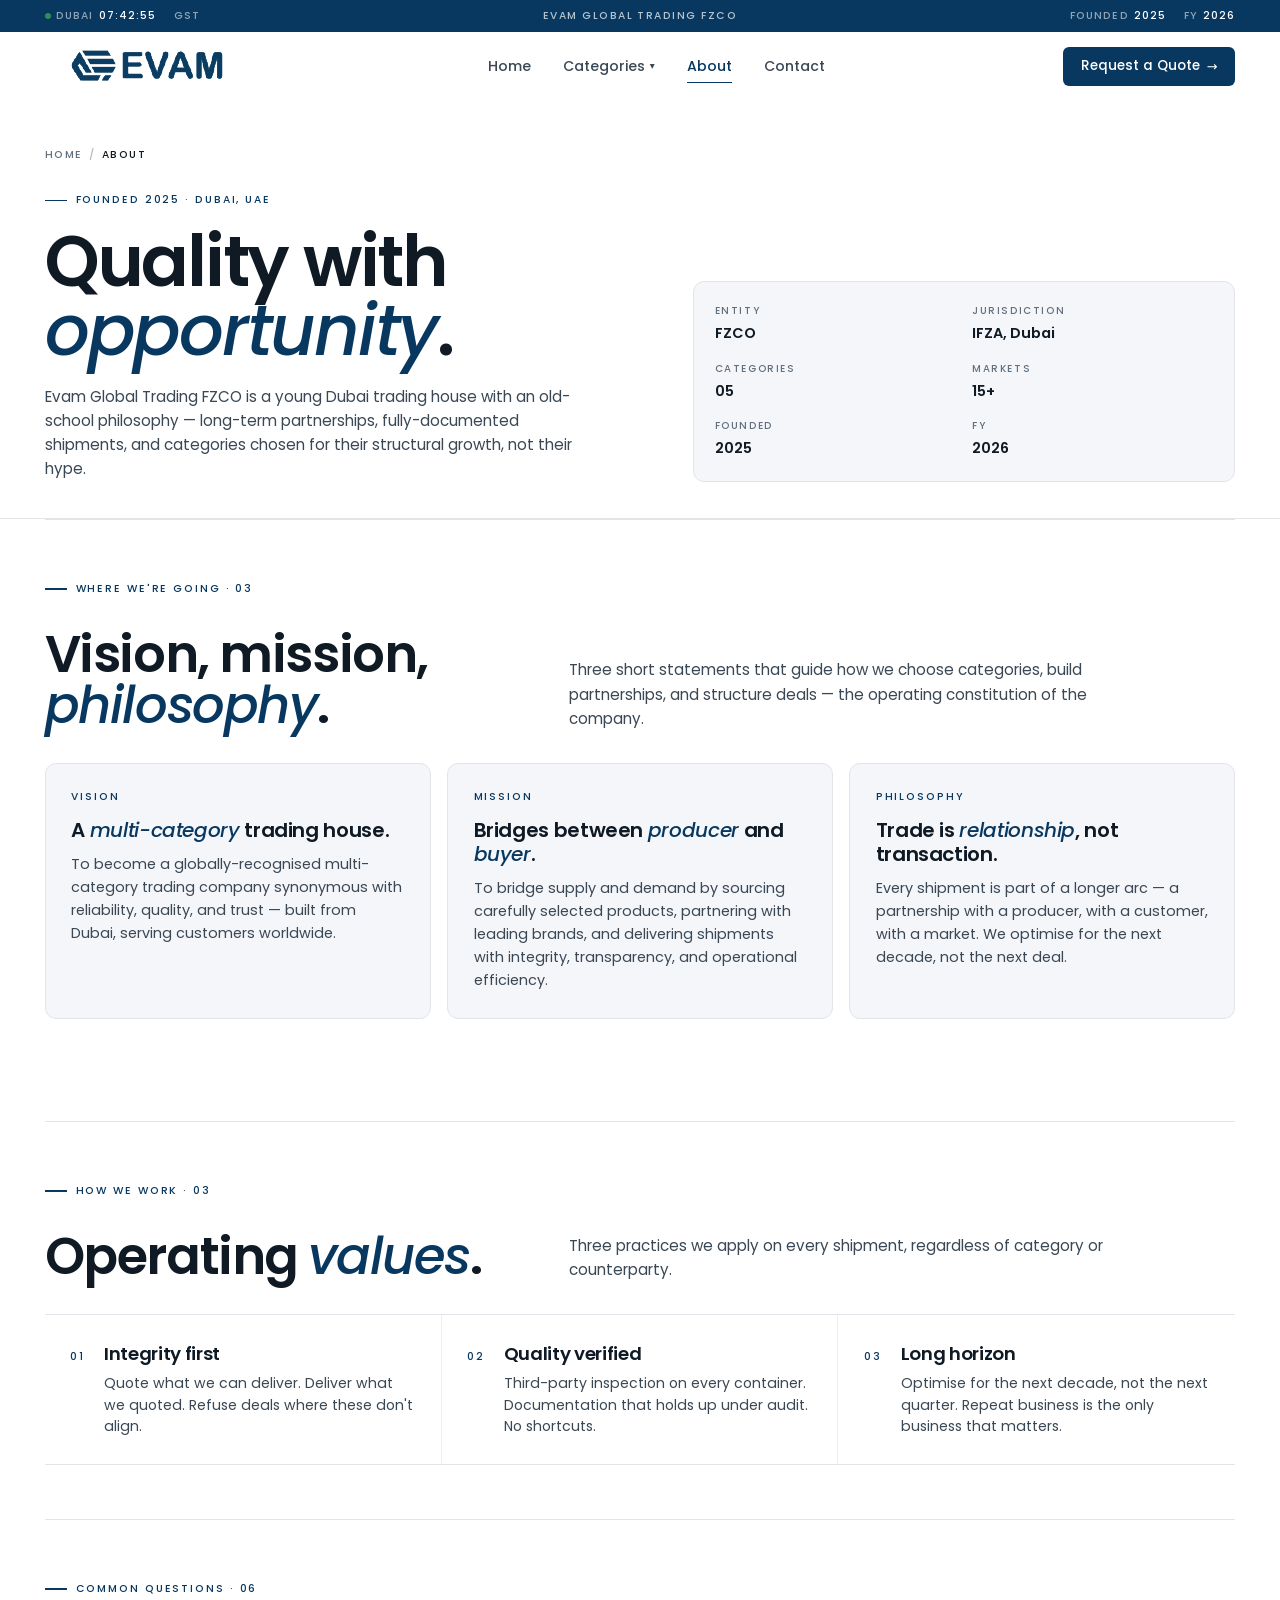
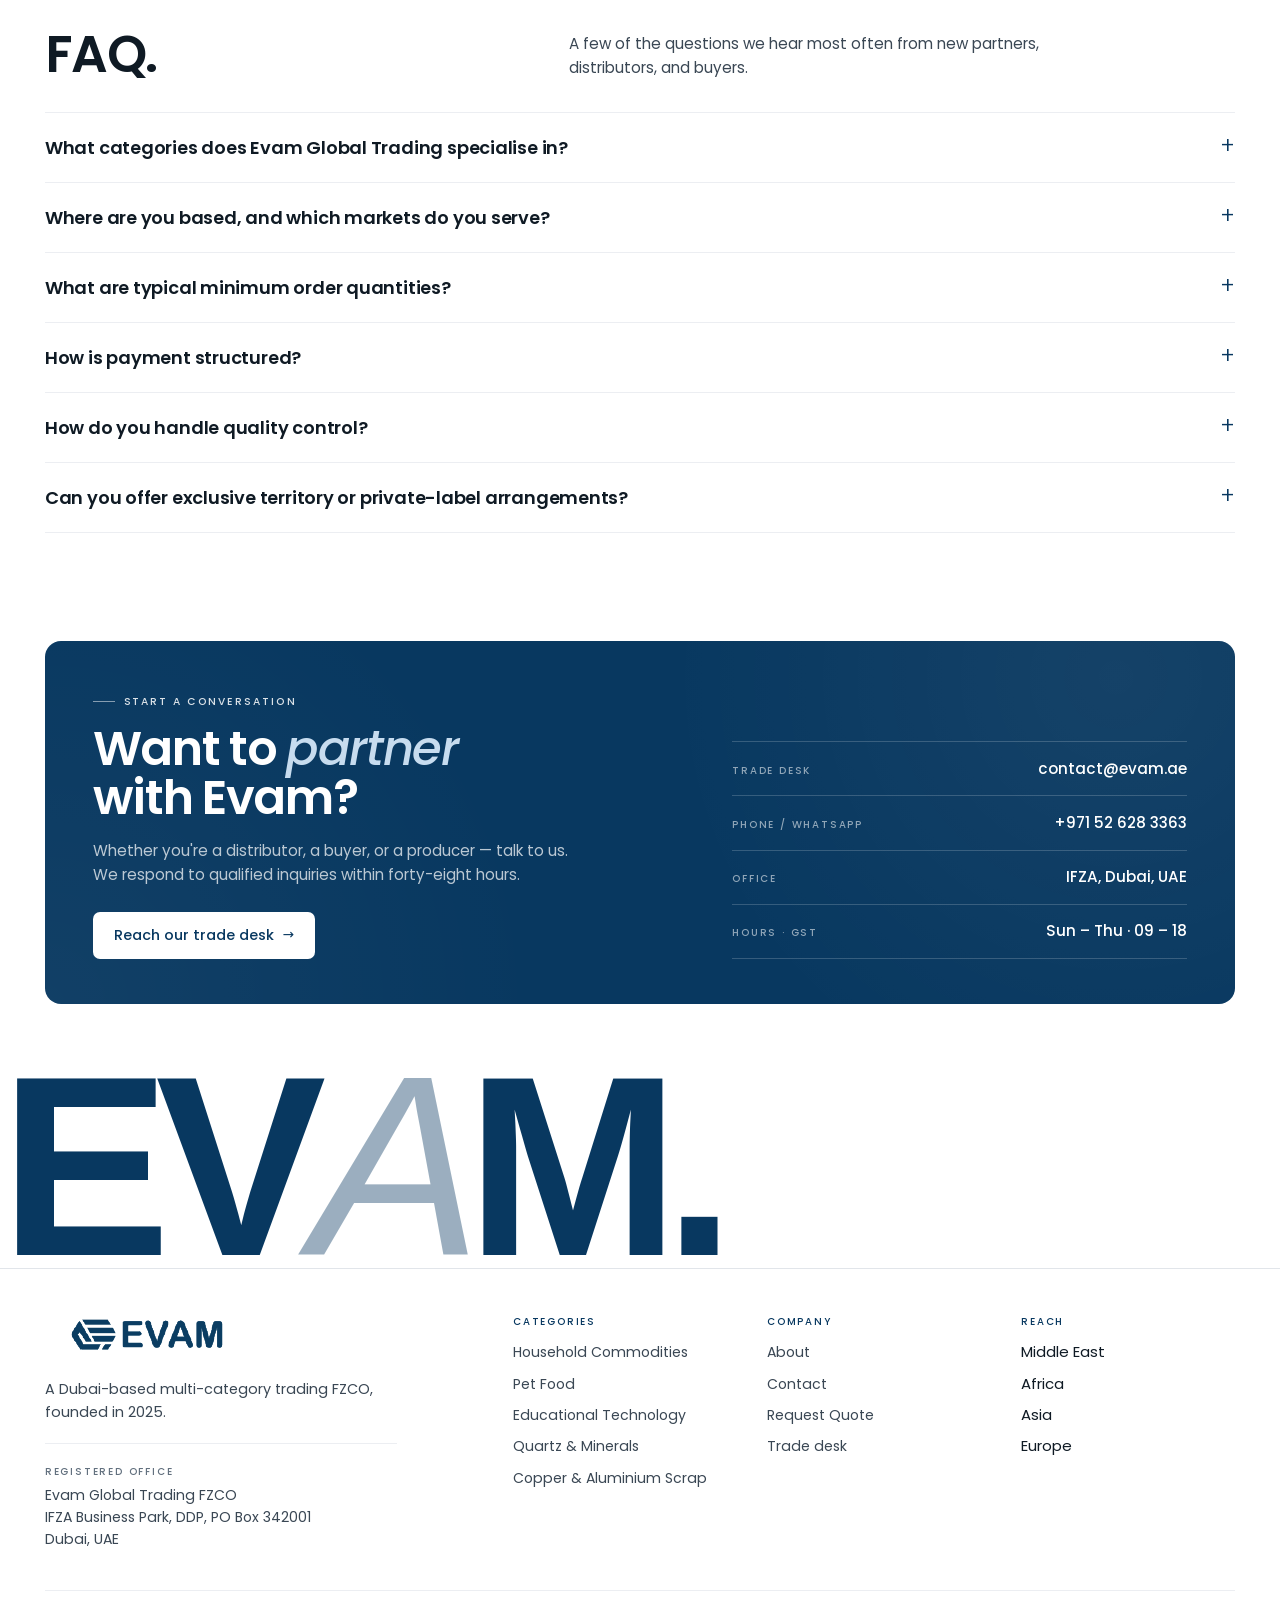
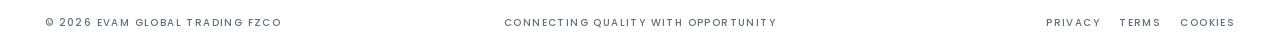
==== about.html @ ff468223 "Initial Step" ====
<!DOCTYPE html>
<html lang="en">
<head>
<meta charset="UTF-8" />
<meta name="viewport" content="width=device-width, initial-scale=1.0" />
<title>About — Evam Global Trading FZCO</title>
<meta name="description" content="About Evam Global Trading FZCO — a Dubai-based multi-category trading company connecting quality producers with global opportunity. Founded in 2025 as a free-zone company in IFZA." />
<link rel="preconnect" href="https://fonts.googleapis.com" />
<link rel="preconnect" href="https://fonts.gstatic.com" crossorigin />
<link href="https://fonts.googleapis.com/css2?family=Poppins:ital,wght@0,300;0,400;0,500;0,600;0,700;1,400;1,500&display=swap" rel="stylesheet" />
<link rel="stylesheet" href="styles.css" />
</head>
<body>

<div class="ticker" aria-hidden="true">
  <div class="ticker__left">
    <div class="ticker__item"><span class="live-dot"></span><span class="k">Dubai</span><span class="v" id="dubaiTime">—</span></div>
    <div class="ticker__item"><span class="k">GST</span></div>
  </div> <div class="ticker__center">Evam Global Trading FZCO</div>
  <div class="ticker__right">
    <div class="ticker__item"><span class="k">Founded</span><span class="v">2025</span></div>
    <div class="ticker__item"><span class="k">FY</span><span class="v">2026</span></div>
  </div>
</div>

<nav class="nav" id="nav">
  <div class="nav__inner">
    <a href="index.html" class="logo"><img src="images/evam_logo.png" alt="Evam Global Trading" class="h-8 sm:h-10 object-contain" /></a>
    <ul class="nav__links">
      <li><a href="index.html">Home</a></li>
      <li class="has-dropdown">
        <a href="index.html#brands">Categories <span class="caret">▾</span></a>
        <div class="dropdown">
          <div class="dropdown__foot">05 categories</div>
          <a href="himalayan-natives.html">Household Commodities <small>Himalayan Natives</small></a>
          <a href="dogsee.html">Pet Food <small>Dogsee Chew</small></a>
          <a href="vidyardi.html">Educational Technology <small>Vidyardi</small></a>
          <a href="benita-quartz.html">Quartz &amp; Minerals <small>Benita Quartz</small></a>
          <div class="dropdown__divider"></div>
          <a href="evam-metals.html">Copper &amp; Aluminium Scrap <small>New · all varieties</small></a>
        </div>
      </li>
      <li><a href="about.html" class="is-active">About</a></li>
      <li><a href="contact.html">Contact</a></li>
    </ul>
    <a href="contact.html#quote" class="nav__cta">Request a Quote <span class="arrow">→</span></a>
    <button class="nav__menu-btn" aria-label="Menu"><span></span></button>
  </div>
</nav>

<div class="mobile-menu" id="mobileMenu">
  <button class="mobile-menu__close" aria-label="Close">×</button>
  <h5>Navigation</h5>
  <a href="index.html">Home</a><a href="about.html">About</a><a href="contact.html">Contact</a>
  <h5>Categories</h5>
  <a href="himalayan-natives.html">Household Commodities</a>
  <a href="dogsee.html">Pet Food</a>
  <a href="vidyardi.html">Educational Technology</a>
  <a href="benita-quartz.html">Quartz &amp; Minerals</a>
  <a href="evam-metals.html">Copper &amp; Aluminium Scrap</a>
  <a href="contact.html#quote" class="nav__cta">Request a Quote <span class="arrow">→</span></a>
</div>

<main>
  <section class="page-hero">
    <div class="container">
      <nav class="breadcrumb">
        <a href="index.html">Home</a><span class="sep">/</span>
        <span class="current">About</span>
      </nav>
      <div class="page-hero__grid">
        <div>
          <div class="eyebrow" style="margin-bottom:1.2rem;">Founded 2025 · Dubai, UAE</div>
          <h1 class="page-hero__title">Quality with <em>opportunity</em>.</h1>
          <p class="page-hero__lede">
            Evam Global Trading FZCO is a young Dubai trading house with an old-school
            philosophy &mdash; long-term partnerships, fully-documented shipments, and
            categories chosen for their structural growth, not their hype.
          </p>
        </div>
        <div class="page-hero__meta">
          <div class="page-hero__meta-item"><span class="k">Entity</span><span class="v">FZCO</span></div>
          <div class="page-hero__meta-item"><span class="k">Jurisdiction</span><span class="v">IFZA, Dubai</span></div>
          <div class="page-hero__meta-item"><span class="k">Categories</span><span class="v">05</span></div>
          <div class="page-hero__meta-item"><span class="k">Markets</span><span class="v">15+</span></div>
          <div class="page-hero__meta-item"><span class="k">Founded</span><span class="v">2025</span></div>
          <div class="page-hero__meta-item"><span class="k">FY</span><span class="v">2026</span></div>
        </div>
      </div>
    </div>
  </section>

  <div class="container">

    <section class="block reveal">
      <div class="block__head">
        <div>
          <div class="eyebrow">Where we're going · 03</div>
          <h2 class="display-h2">Vision, mission, <em class="brand-em">philosophy</em>.</h2>
        </div>
        <p class="block__head-text">
          Three short statements that guide how we choose categories, build partnerships,
          and structure deals &mdash; the operating constitution of the company.
        </p>
      </div>

      <div class="about__pillars reveal-stagger">
        <div class="pillar">
          <div class="pillar__label">Vision</div>
          <h3 class="pillar__title">A <em>multi-category</em> trading house.</h3>
          <p class="pillar__body">To become a globally-recognised multi-category trading company synonymous with reliability, quality, and trust &mdash; built from Dubai, serving customers worldwide.</p>
        </div>
        <div class="pillar">
          <div class="pillar__label">Mission</div>
          <h3 class="pillar__title">Bridges between <em>producer</em> and <em>buyer</em>.</h3>
          <p class="pillar__body">To bridge supply and demand by sourcing carefully selected products, partnering with leading brands, and delivering shipments with integrity, transparency, and operational efficiency.</p>
        </div>
        <div class="pillar">
          <div class="pillar__label">Philosophy</div>
          <h3 class="pillar__title">Trade is <em>relationship</em>, not transaction.</h3>
          <p class="pillar__body">Every shipment is part of a longer arc &mdash; a partnership with a producer, with a customer, with a market. We optimise for the next decade, not the next deal.</p>
        </div>
      </div>
    </section>

    <section class="block reveal">
      <div class="block__head">
        <div>
          <div class="eyebrow">How we work · 03</div>
          <h2 class="display-h2">Operating <em class="brand-em">values</em>.</h2>
        </div>
        <p class="block__head-text">
          Three practices we apply on every shipment, regardless of category or counterparty.
        </p>
      </div>

      <div class="values reveal-stagger">
        <div class="value">
          <span class="value__num">01</span>
          <div>
            <h4 class="value__title">Integrity first</h4>
            <p class="value__desc">Quote what we can deliver. Deliver what we quoted. Refuse deals where these don't align.</p>
          </div>
        </div>
        <div class="value">
          <span class="value__num">02</span>
          <div>
            <h4 class="value__title">Quality verified</h4>
            <p class="value__desc">Third-party inspection on every container. Documentation that holds up under audit. No shortcuts.</p>
          </div>
        </div>
        <div class="value">
          <span class="value__num">03</span>
          <div>
            <h4 class="value__title">Long horizon</h4>
            <p class="value__desc">Optimise for the next decade, not the next quarter. Repeat business is the only business that matters.</p>
          </div>
        </div>
      </div>
    </section>

    <section class="block reveal">
      <div class="block__head">
        <div>
          <div class="eyebrow">Common questions · 06</div>
          <h2 class="display-h2">FAQ.</h2>
        </div>
        <p class="block__head-text">
          A few of the questions we hear most often from new partners, distributors, and buyers.
        </p>
      </div>

      <ul class="faq__list">
        <li class="faq__item">
          <button class="faq__btn">
            <span class="faq__q">What categories does Evam Global Trading specialise in?</span>
            <span class="faq__icon">+</span>
          </button>
          <div class="faq__a"><div class="faq__a-inner">
            We trade five categories: household commodities (honey, ghee, jaggery, salt) under Himalayan Natives;
            pet food and treats under Dogsee Chew; educational technology under Vidyardi;
            quartz and minerals under Benita Quartz; and copper and aluminium scrap across all major ISRI grades.
          </div></div>
        </li>
        <li class="faq__item">
          <button class="faq__btn">
            <span class="faq__q">Where are you based, and which markets do you serve?</span>
            <span class="faq__icon">+</span>
          </button>
          <div class="faq__a"><div class="faq__a-inner">
            We're a free-zone company registered in IFZA Dubai. We serve buyers across the Middle East, Africa, Asia, and Europe &mdash;
            currently active in over fifteen markets including KSA, Qatar, Egypt, Kenya, India, Singapore, Germany, and the UK.
          </div></div>
        </li>
        <li class="faq__item">
          <button class="faq__btn">
            <span class="faq__q">What are typical minimum order quantities?</span>
            <span class="faq__icon">+</span>
          </button>
          <div class="faq__a"><div class="faq__a-inner">
            MOQs vary by category. Consumer goods start at 25&ndash;100 cases per SKU.
            EdTech hardware starts at 10&ndash;100 units depending on product.
            Quartz, copper, and aluminium scrap are sold by container load, typically 15&ndash;20 MT minimum.
          </div></div>
        </li>
        <li class="faq__item">
          <button class="faq__btn">
            <span class="faq__q">How is payment structured?</span>
            <span class="faq__icon">+</span>
          </button>
          <div class="faq__a"><div class="faq__a-inner">
            We accept letters of credit (LC at sight or deferred), wire transfer (TT), and document-against-payment terms for established partners.
            Pricing is FOB Dubai by default; CIF available on request.
          </div></div>
        </li>
        <li class="faq__item">
          <button class="faq__btn">
            <span class="faq__q">How do you handle quality control?</span>
            <span class="faq__icon">+</span>
          </button>
          <div class="faq__a"><div class="faq__a-inner">
            Every shipment is third-party inspected by SGS or Bureau Veritas for weight, grade, and contamination as applicable.
            Documentation includes B/L, packing list, certificate of origin, inspection report, and market-specific compliance certificates.
          </div></div>
        </li>
        <li class="faq__item">
          <button class="faq__btn">
            <span class="faq__q">Can you offer exclusive territory or private-label arrangements?</span>
            <span class="faq__icon">+</span>
          </button>
          <div class="faq__a"><div class="faq__a-inner">
            Yes. For partners willing to commit to multi-container annual volume, we offer exclusive territory rights, private-label packaging,
            and joint marketing programmes. Talk to our trade desk for term-sheets and reference programmes.
          </div></div>
        </li>
      </ul>
    </section>

    <section class="cta-block reveal">
      <div>
        <div class="eyebrow on-dark">Start a conversation</div>
        <h2 class="cta-block__title">Want to <em>partner</em><br/>with Evam?</h2>
        <p class="cta-block__sub">Whether you're a distributor, a buyer, or a producer &mdash; talk to us. We respond to qualified inquiries within forty-eight hours.</p>
        <a href="contact.html#quote" class="btn btn--white">Reach our trade desk <span class="arrow">→</span></a>
      </div>
      <div class="cta-block__contacts">
        <a href="mailto:contact@evam.ae" class="cta-block__contact"><span class="k">Trade desk</span><span class="v">contact@evam.ae</span></a>
        <a href="tel:+971526283363" class="cta-block__contact"><span class="k">Phone / WhatsApp</span><span class="v">+971 52 628 3363</span></a>
        <a href="contact.html" class="cta-block__contact"><span class="k">Office</span><span class="v">IFZA, Dubai, UAE</span></a>
        <a href="#" class="cta-block__contact"><span class="k">Hours · GST</span><span class="v">Sun – Thu &middot; 09 – 18</span></a>
      </div>
    </section>

  </div>

  <div class="foot__bigmark" aria-hidden="true" style="font-family:'Arial Rounded MT Bold','Arial Rounded MT',sans-serif;">EV<span>A</span>M.</div>

  <footer class="foot">
    <div class="container">
      <div class="foot__top">
        <div class="foot__brand">
          <a href="index.html" class="logo"><img src="images/evam_logo.png" alt="Evam Global Trading" class="h-8 sm:h-10 object-contain" /></a>
          <p>A Dubai-based multi-category trading FZCO, founded in 2025.</p>
          <div class="foot__addr">
            <div class="foot__addr-label">Registered office</div>
            <div class="foot__addr-text">Evam Global Trading FZCO<br/>IFZA Business Park, DDP, PO Box 342001<br/>Dubai, UAE</div>
          </div>
        </div>
        <div class="foot__col"><h5>Categories</h5><ul>
          <li><a href="himalayan-natives.html">Household Commodities</a></li>
          <li><a href="dogsee.html">Pet Food</a></li>
          <li><a href="vidyardi.html">Educational Technology</a></li>
          <li><a href="benita-quartz.html">Quartz &amp; Minerals</a></li>
          <li><a href="evam-metals.html">Copper &amp; Aluminium Scrap</a></li>
        </ul></div>
        <div class="foot__col"><h5>Company</h5><ul>
          <li><a href="about.html">About</a></li>
          <li><a href="contact.html">Contact</a></li>
          <li><a href="contact.html#quote">Request Quote</a></li>
          <li><a href="mailto:contact@evam.ae">Trade desk</a></li>
        </ul></div>
        <div class="foot__col"><h5>Reach</h5><ul><li>Middle East</li><li>Africa</li><li>Asia</li><li>Europe</li></ul></div>
      </div>
      <div class="foot__bottom">
        <div>© 2026 Evam Global Trading FZCO</div>
        <div>Connecting quality with opportunity</div>
        <div class="foot__legal"><a href="privacy.html">Privacy</a><a href="terms.html">Terms</a><a href="cookies.html">Cookies</a></div>
      </div>
    </div>
  </footer>
</main>

<script src="scripts.js"></script>
</body>
</html>
---- styles.css ----
/* =====================================================================
   Evam Global Trading FZCO — shared stylesheet · v2
   Denser, more visual. Brand: navy #083860. Font: Poppins.
   ===================================================================== */

:root {
  --bg:           #FFFFFF;
  --surface:      #F4F6FA;
  --surface-2:    #ECF0F5;
  --ink:          #0F1A24;
  --ink-2:        #1A2530;
  --ink-soft:     #3A4754;
  --mute:         #62707E;
  --hair:         #E1E5EA;
  --hair-soft:    #ECEEF2;

  --brand:        #083860;
  --brand-2:      #0F4D80;
  --brand-3:      #C7DCEF;
  --brand-soft:   #E8EFF6;

  /* Metal accents (used on metals page) */
  --copper-1:     #D4884E;
  --copper-2:     #8B4520;
  --copper-3:     #5A2A0F;
  --alu-1:        #B8C2CC;
  --alu-2:        #6B7785;
  --alu-3:        #3A4754;

  --green-live:   #2F8F5C;
  --warn:         #C46D2B;

  --sans: 'Poppins', system-ui, -apple-system, sans-serif;

  --gutter-x: clamp(1rem, 3.5vw, 3rem);
  --rule:      1px solid var(--hair);
  --rule-soft: 1px solid var(--hair-soft);

  --ease:      cubic-bezier(0.16, 1, 0.3, 1);
}

* { margin: 0; padding: 0; box-sizing: border-box; }
html { scroll-behavior: smooth; }
body {
  background: var(--bg);
  color: var(--ink);
  font-family: var(--sans);
  font-size: 15px;
  font-weight: 400;
  line-height: 1.5;
  -webkit-font-smoothing: antialiased;
  -moz-osx-font-smoothing: grayscale;
  overflow-x: hidden;
  font-feature-settings: "kern", "liga";
}
::selection { background: var(--brand); color: #fff; }
a { color: inherit; text-decoration: none; }
img { max-width: 100%; display: block; }
button { font: inherit; background: none; border: none; color: inherit; cursor: pointer; }

/* ─── TICKER ─────────────────────────────────────────────────── */
.ticker {
  background: var(--brand);
  color: #fff;
  font-weight: 500;
  font-size: 10.5px;
  letter-spacing: 0.1em;
  text-transform: uppercase;
  padding: 0.5rem var(--gutter-x);
  display: grid;
  grid-template-columns: 1fr auto 1fr;
  align-items: center;
  gap: 1.5rem;
  position: relative; z-index: 60;
}
.ticker__left, .ticker__right { display: flex; align-items: center; gap: 1.1rem; flex-wrap: nowrap; overflow: hidden; }
.ticker__right { justify-content: flex-end; }
.ticker__center { text-align: center; color: rgba(255,255,255,0.7); letter-spacing: 0.14em; }
.ticker__item { display: inline-flex; align-items: center; gap: 0.5em; white-space: nowrap; }
.ticker__item .k { color: rgba(255,255,255,0.55); }
.ticker__item .v { color: #fff; font-variant-numeric: tabular-nums; }
.live-dot {
  width: 6px; height: 6px;
  background: var(--green-live);
  border-radius: 50%;
  box-shadow: 0 0 0 0 rgba(47, 143, 92, 0.7);
  animation: live-pulse 2s ease-out infinite;
}
@keyframes live-pulse {
  0%   { box-shadow: 0 0 0 0 rgba(47, 143, 92, 0.6); }
  70%  { box-shadow: 0 0 0 7px rgba(47, 143, 92, 0); }
  100% { box-shadow: 0 0 0 0 rgba(47, 143, 92, 0); }
}
@media (max-width: 760px) {
  .ticker { grid-template-columns: 1fr 1fr; }
  .ticker__center { display: none; }
}

/* ─── NAVIGATION ─────────────────────────────────────────────── */
.nav {
  position: sticky;
  top: 0;
  z-index: 50;
  background: rgba(255, 255, 255, 0.92);
  backdrop-filter: blur(14px) saturate(140%);
  -webkit-backdrop-filter: blur(14px) saturate(140%);
  border-bottom: 1px solid transparent;
  transition: border-color 0.4s ease;
}
.nav.is-scrolled { border-bottom-color: var(--hair); }
.nav__inner {
  max-width: 1480px;
  margin: 0 auto;
  padding: 0.85rem var(--gutter-x);
  display: grid;
  grid-template-columns: auto 1fr auto;
  align-items: center;
  gap: 1.5rem;
}
.logo { display: inline-flex; align-items: center; gap: 0.55rem; color: var(--brand); }
.logo__mark {
  width: 28px; height: 28px;
  background: var(--brand);
  color: #fff;
  display: grid; place-items: center;
  font-weight: 700; font-size: 12px;
  border-radius: 5px;
}
.logo__name {
  font-weight: 700; font-size: 0.92rem;
  text-transform: uppercase; letter-spacing: 0.02em;
}
.logo__name span { color: var(--mute); font-weight: 400; margin: 0 0.2em; }

.nav__links {
  display: flex; justify-content: center;
  gap: 2rem; list-style: none;
}
.nav__links > li { position: relative; }
.nav__links > li > a {
  font-size: 0.88rem; font-weight: 500;
  color: var(--ink-soft);
  display: inline-flex; align-items: center; gap: 0.3rem;
  padding: 0.4rem 0; position: relative;
  transition: color 0.3s ease;
}
.nav__links > li > a::after {
  content: ""; position: absolute;
  left: 0; right: 100%; bottom: 0;
  height: 1.5px; background: var(--brand);
  transition: right 0.5s var(--ease);
}
.nav__links > li > a:hover, .nav__links > li > a.is-active { color: var(--brand); }
.nav__links > li > a:hover::after, .nav__links > li > a.is-active::after { right: 0; }
.nav__links .caret { font-size: 0.7em; transition: transform 0.3s ease; }
.nav__links li:hover .caret { transform: rotate(180deg); }

.dropdown {
  position: absolute; top: 100%; left: 50%;
  transform: translateX(-50%) translateY(6px);
  min-width: 280px;
  background: #fff;
  border: 1px solid var(--hair);
  border-radius: 10px;
  padding: 0.4rem;
  opacity: 0; pointer-events: none;
  transition: opacity 0.3s ease, transform 0.4s var(--ease);
  box-shadow: 0 20px 40px -12px rgba(8, 56, 96, 0.18);
}
.has-dropdown:hover .dropdown, .has-dropdown:focus-within .dropdown {
  opacity: 1; pointer-events: auto;
  transform: translateX(-50%) translateY(0);
}
.dropdown a {
  display: block;
  padding: 0.6rem 0.8rem;
  border-radius: 6px;
  font-size: 0.88rem; font-weight: 500;
  color: var(--ink-soft);
  transition: background 0.2s ease, color 0.2s ease;
}
.dropdown a:hover { background: var(--surface); color: var(--brand); }
.dropdown a small {
  display: block; font-size: 10px; font-weight: 400;
  color: var(--mute); margin-top: 0.15rem; letter-spacing: 0.04em;
}
.dropdown__divider { height: 1px; background: var(--hair-soft); margin: 0.4rem 0.6rem; }
.dropdown__foot {
  padding: 0.5rem 0.8rem;
  font-size: 10.5px; font-weight: 500;
  letter-spacing: 0.16em; text-transform: uppercase;
  color: var(--mute);
}

@media (max-width: 920px) { .nav__links { display: none; } }

.nav__cta {
  display: inline-flex; align-items: center; gap: 0.45rem;
  background: var(--brand);
  color: #fff;
  padding: 0.6rem 1.1rem;
  border-radius: 6px;
  font-size: 0.85rem; font-weight: 500;
  transition: background 0.3s ease, transform 0.4s var(--ease);
}
.nav__cta:hover { background: var(--brand-2); transform: translateY(-1px); }
.nav__cta .arrow { font-size: 0.95em; transition: transform 0.4s var(--ease); }
.nav__cta:hover .arrow { transform: translateX(3px); }

.nav__menu-btn {
  display: none;
  width: 36px; height: 36px;
  align-items: center; justify-content: center;
  border-radius: 5px; background: var(--surface);
}
.nav__menu-btn span { width: 18px; height: 1.5px; background: var(--ink); position: relative; transition: background 0.2s ease; }
.nav__menu-btn span::before, .nav__menu-btn span::after {
  content: ""; position: absolute; left: 0;
  width: 18px; height: 1.5px; background: var(--ink);
  transition: transform 0.3s var(--ease), top 0.3s ease;
}
.nav__menu-btn span::before { top: -5px; }
.nav__menu-btn span::after  { top: 5px; }
.nav__menu-btn.is-open span { background: transparent; }
.nav__menu-btn.is-open span::before { top: 0; transform: rotate(45deg); }
.nav__menu-btn.is-open span::after  { top: 0; transform: rotate(-45deg); }
@media (max-width: 920px) { .nav__menu-btn { display: inline-flex; } }

.mobile-menu {
  position: fixed; inset: 0;
  z-index: 200;
  background: #fff;
  padding: 4.5rem var(--gutter-x) 2.5rem;
  transform: translateY(-100%);
  transition: transform 0.5s var(--ease);
  overflow-y: auto;
}
.mobile-menu.is-open { transform: translateY(0); }
.mobile-menu__close {
  position: absolute; top: 1rem; right: 1rem;
  font-size: 1.4rem;
  width: 36px; height: 36px;
  display: grid; place-items: center;
  border-radius: 5px; background: var(--surface);
}
.mobile-menu h5 {
  font-size: 10.5px; font-weight: 500;
  letter-spacing: 0.18em; text-transform: uppercase;
  color: var(--mute); margin: 1.5rem 0 0.6rem;
}
.mobile-menu h5:first-child { margin-top: 0; }
.mobile-menu a {
  display: block; padding: 0.6rem 0;
  font-size: 1.05rem; font-weight: 500;
  color: var(--ink);
  border-bottom: 1px solid var(--hair-soft);
}
.mobile-menu a:hover { color: var(--brand); }
.mobile-menu .nav__cta { margin-top: 1.5rem; width: 100%; justify-content: center; }

/* ─── SHARED ─────────────────────────────────────────────────── */
.container {
  max-width: 1480px;
  margin: 0 auto;
  padding: 0 var(--gutter-x);
}

.eyebrow {
  font-weight: 500; font-size: 10.5px;
  letter-spacing: 0.18em; text-transform: uppercase;
  color: var(--brand);
  display: inline-flex; align-items: center; gap: 0.55rem;
}
.eyebrow::before {
  content: ""; width: 22px; height: 1.5px;
  background: var(--brand);
}
.eyebrow.no-rule::before { display: none; }
.eyebrow.on-dark { color: rgba(255,255,255,0.85); }
.eyebrow.on-dark::before { background: rgba(255,255,255,0.5); }

.display-h1 {
  font-size: clamp(2.4rem, 6.5vw, 5.5rem);
  line-height: 0.96; letter-spacing: -0.035em; font-weight: 600;
}
.display-h2 {
  font-size: clamp(1.8rem, 4vw, 3.2rem);
  line-height: 1; letter-spacing: -0.028em; font-weight: 600;
}
em.brand-em { font-style: italic; font-weight: 500; color: var(--brand); }

.reveal {
  opacity: 0; transform: translateY(24px);
  transition: opacity 0.9s ease, transform 0.9s var(--ease);
}
.reveal.in { opacity: 1; transform: none; }
.reveal-stagger > * {
  opacity: 0; transform: translateY(18px);
  transition: opacity 0.8s ease, transform 0.8s var(--ease);
}
.reveal-stagger.in > * { opacity: 1; transform: none; }
.reveal-stagger.in > *:nth-child(1) { transition-delay: 0.04s; }
.reveal-stagger.in > *:nth-child(2) { transition-delay: 0.10s; }
.reveal-stagger.in > *:nth-child(3) { transition-delay: 0.16s; }
.reveal-stagger.in > *:nth-child(4) { transition-delay: 0.22s; }
.reveal-stagger.in > *:nth-child(5) { transition-delay: 0.28s; }
.reveal-stagger.in > *:nth-child(6) { transition-delay: 0.34s; }
.reveal-stagger.in > *:nth-child(7) { transition-delay: 0.40s; }
.reveal-stagger.in > *:nth-child(8) { transition-delay: 0.46s; }

/* ─── BUTTONS ────────────────────────────────────────────────── */
.btn {
  display: inline-flex; align-items: center; gap: 0.5rem;
  padding: 0.8rem 1.35rem;
  border-radius: 7px;
  font-size: 0.9rem; font-weight: 500;
  transition: transform 0.4s var(--ease), background 0.3s ease, color 0.3s ease, border-color 0.3s ease;
}
.btn .arrow { font-size: 0.95em; transition: transform 0.4s var(--ease); }
.btn:hover { transform: translateY(-2px); }
.btn:hover .arrow { transform: translateX(4px); }
.btn--primary { background: var(--brand); color: #fff; }
.btn--primary:hover { background: var(--brand-2); }
.btn--ghost { background: transparent; color: var(--ink); border: 1px solid var(--hair); }
.btn--ghost:hover { border-color: var(--brand); color: var(--brand); background: var(--brand-soft); }
.btn--white { background: #fff; color: var(--brand); }
.btn--white:hover { background: var(--brand-3); }

/* ─── HERO (HOME) ────────────────────────────────────────────── */
.hero {
  padding: clamp(2.5rem, 6vh, 4.5rem) 0 clamp(2rem, 4vh, 3rem);
  position: relative; overflow: hidden;
}
.hero__grid {
  display: grid;
  grid-template-columns: 1.2fr 1fr;
  gap: clamp(2rem, 4vw, 4rem);
  align-items: end;
}
@media (max-width: 1000px) { .hero__grid { grid-template-columns: 1fr; gap: 2.5rem; } }

.hero__copy { padding-top: 0.5rem; }
.hero__eyebrow { margin-bottom: 1.2rem; }
.hero__title {
  font-size: clamp(2.4rem, 6.5vw, 5.8rem);
  line-height: 0.96; letter-spacing: -0.035em;
  font-weight: 600; margin-bottom: 1.4rem;
}
.hero__title .accent { font-style: italic; font-weight: 500; color: var(--brand); }
.hero__sub {
  font-size: clamp(0.95rem, 1.1vw, 1.1rem);
  line-height: 1.6; color: var(--ink-soft);
  max-width: 52rem; margin-bottom: 1.8rem;
}
.hero__ctas { display: flex; flex-wrap: wrap; gap: 0.7rem; margin-bottom: 2.5rem; }

/* hero visual collage on the right */
.hero__visual {
  position: relative;
  display: grid;
  grid-template-columns: 1fr 1fr;
  grid-template-rows: 1fr 1fr;
  gap: 0.6rem;
  aspect-ratio: 1.05 / 1;
}
.hero__tile {
  position: relative;
  border-radius: 10px;
  overflow: hidden;
  background: var(--surface);
  border: var(--rule);
  display: flex; align-items: center; justify-content: center;
  padding: 1.2rem;
  transition: transform 0.6s var(--ease), border-color 0.4s ease;
}
.hero__tile img {
  width: 100%; height: 100%; object-fit: contain;
  transition: transform 0.7s var(--ease);
}
.hero__tile:hover { transform: translateY(-3px); border-color: var(--brand); }
.hero__tile:hover img { transform: scale(1.06); }
.hero__tile__label {
  position: absolute;
  bottom: 0.6rem; left: 0.6rem;
  background: rgba(255,255,255,0.92);
  backdrop-filter: blur(4px);
  font-size: 9.5px; font-weight: 500;
  letter-spacing: 0.14em; text-transform: uppercase;
  color: var(--ink-soft);
  padding: 0.3rem 0.5rem;
  border-radius: 4px;
}
.hero__tile--dark {
  background: var(--brand);
  color: #fff;
  padding: 1.5rem;
  align-items: flex-end;
  justify-content: flex-start;
  text-align: left;
}
.hero__tile--dark .v {
  font-size: clamp(1.8rem, 3vw, 2.6rem);
  font-weight: 600; letter-spacing: -0.025em;
  line-height: 1; color: #fff;
  font-variant-numeric: tabular-nums;
}
.hero__tile--dark .v small { font-size: 0.5em; font-weight: 500; opacity: 0.7; }
.hero__tile--dark .k {
  font-size: 10px; font-weight: 500;
  letter-spacing: 0.16em; text-transform: uppercase;
  color: rgba(255,255,255,0.7);
  margin-top: 0.4rem; display: block;
}

/* hero stats row */
.hero__stats {
  margin-top: clamp(2rem, 4vh, 3rem);
  display: grid;
  grid-template-columns: repeat(4, 1fr);
  border-top: var(--rule);
  border-bottom: var(--rule);
}
.hero__stat { padding: 1.2rem 1.2rem; border-right: var(--rule-soft); }
.hero__stat:last-child { border-right: 0; }
.hero__stat .num {
  font-size: clamp(1.6rem, 2.8vw, 2.4rem);
  font-weight: 600; letter-spacing: -0.025em;
  line-height: 1; margin-bottom: 0.4rem;
  color: var(--brand);
  font-variant-numeric: tabular-nums;
}
.hero__stat .num small { font-size: 0.55em; opacity: 0.7; font-weight: 500; }
.hero__stat .label {
  font-weight: 500; font-size: 10px;
  letter-spacing: 0.16em; text-transform: uppercase;
  color: var(--mute);
}
@media (max-width: 760px) {
  .hero__stats { grid-template-columns: repeat(2, 1fr); }
  .hero__stat:nth-child(2) { border-right: 0; }
  .hero__stat:nth-child(1), .hero__stat:nth-child(2) { border-bottom: var(--rule-soft); }
}

.hero__grid--centered {
  display: flex;
  justify-content: center;
}

.hero__copy--centered {
  text-align: center;
  max-width: 720px;
  align-items: center;
}

.hero__copy--centered .hero__ctas {
  justify-content: center;
}

/* ─── PAGE HERO (sub-pages) ──────────────────────────────────── */
.page-hero {
  padding: clamp(2rem, 5vh, 3.5rem) 0 clamp(1.5rem, 4vh, 3rem);
  border-bottom: var(--rule);
}
.breadcrumb {
  display: flex; align-items: center; gap: 0.4rem;
  font-size: 10.5px; font-weight: 500;
  letter-spacing: 0.14em; text-transform: uppercase;
  color: var(--mute);
  margin-bottom: 1.4rem;
}
.breadcrumb a { color: var(--mute); transition: color 0.3s ease; }
.breadcrumb a:hover { color: var(--brand); }
.breadcrumb .sep { opacity: 0.5; }
.breadcrumb .current { color: var(--ink); }

.page-hero__grid {
  display: grid;
  grid-template-columns: 1.1fr 1fr;
  gap: clamp(1.5rem, 4vw, 3.5rem);
  align-items: end;
}
@media (max-width: 900px) { .page-hero__grid { grid-template-columns: 1fr; } }
.page-hero__title {
  font-size: clamp(2.2rem, 5.5vw, 4.6rem);
  line-height: 0.98; letter-spacing: -0.032em;
  font-weight: 600; margin-bottom: 1.2rem;
}
.page-hero__title em { font-style: italic; font-weight: 500; color: var(--brand); }
.page-hero__lede {
  font-size: clamp(0.95rem, 1.1vw, 1.08rem);
  line-height: 1.6; color: var(--ink-soft);
  max-width: 34rem;
}
.page-hero__meta {
  display: grid;
  grid-template-columns: repeat(2, 1fr);
  gap: 1rem;
  padding: 1.3rem;
  background: var(--surface);
  border-radius: 11px;
  border: var(--rule);
}
.page-hero__meta-item .k {
  font-weight: 500; font-size: 10px;
  letter-spacing: 0.16em; text-transform: uppercase;
  color: var(--mute);
  display: block; margin-bottom: 0.25rem;
}
.page-hero__meta-item .v {
  font-size: 0.9rem; font-weight: 600; color: var(--ink);
}
.page-hero__meta-item .v.brand { color: var(--brand); }

/* page hero with visual */
.page-hero--with-visual .page-hero__grid {
  grid-template-columns: 1fr 1fr;
  align-items: stretch;
}
.page-hero__visual {
  position: relative;
  border-radius: 12px;
  overflow: hidden;
  aspect-ratio: 1.3 / 1;
  background: var(--surface);
}

/* ─── BLOCK / SECTION ────────────────────────────────────────── */
section.block {
  padding: clamp(2.5rem, 6vh, 4.5rem) 0;
  border-top: var(--rule);
}
section.block.no-border { border-top: 0; }
.block__head {
  display: grid;
  grid-template-columns: 5fr 7fr;
  gap: clamp(1.5rem, 4vw, 3rem);
  align-items: end;
  margin-bottom: clamp(1.8rem, 3.5vh, 2.6rem);
}
@media (max-width: 900px) { .block__head { grid-template-columns: 1fr; gap: 1rem; align-items: start; } }
.block__head .eyebrow { margin-bottom: 1rem; }
.block__head h2 { margin-top: 1rem; }
.block__head-text {
  font-size: 0.95rem;
  line-height: 1.6; color: var(--ink-soft);
  max-width: 34rem;
}

/* ─── BRAND CARDS (HOME) ─────────────────────────────────────── */
.brands {
  display: grid;
  grid-template-columns: repeat(3, 1fr);
  gap: 1rem;
}
@media (max-width: 980px) { .brands { grid-template-columns: repeat(2, 1fr); } }
@media (max-width: 600px) { .brands { grid-template-columns: 1fr; } }

.brand {
  position: relative;
  background: #fff;
  border: var(--rule);
  border-radius: 12px;
  overflow: hidden;
  display: flex;
  flex-direction: column;
  transition: transform 0.5s var(--ease), border-color 0.4s ease, box-shadow 0.4s ease;
}
.brand:hover {
  transform: translateY(-4px);
  border-color: var(--brand);
  box-shadow: 0 20px 40px -24px rgba(8,56,96,0.25);
}
.brand__media {
  position: relative;
  aspect-ratio: 4 / 3;
  background: var(--surface);
  display: flex; align-items: center; justify-content: center;
  padding: 1.5rem;
  border-bottom: var(--rule);
  overflow: hidden;
}
.brand__media img {
  width: 100%; height: 100%; object-fit: contain;
  transition: transform 0.7s var(--ease);
}
.brand:hover .brand__media img { transform: scale(1.05); }
.brand__media--collage {
  display: grid;
  grid-template-columns: 1fr 1fr;
  gap: 0.5rem;
  padding: 0.8rem;
}
.brand__media--collage img {
  width: 100%; height: 100%; object-fit: contain;
  background: #fff;
  border-radius: 6px;
  padding: 0.5rem;
}
.brand__media__tag {
  position: absolute;
  top: 0.85rem; left: 0.85rem;
  background: #fff;
  font-size: 9.5px; font-weight: 600;
  letter-spacing: 0.18em; text-transform: uppercase;
  color: var(--ink-soft);
  padding: 0.3rem 0.55rem;
  border-radius: 4px;
  border: 1px solid var(--hair);
  z-index: 2;
}
.brand__media__tag.is-new {
  background: var(--brand); color: #fff; border-color: var(--brand);
}
.brand__media__count {
  position: absolute;
  bottom: 0.85rem; right: 0.85rem;
  font-size: 10px; font-weight: 500;
  letter-spacing: 0.14em; text-transform: uppercase;
  color: var(--mute);
  background: rgba(255,255,255,0.85);
  backdrop-filter: blur(4px);
  padding: 0.3rem 0.55rem;
  border-radius: 4px;
}

.brand__body {
  padding: 1.3rem 1.3rem 1.4rem;
  flex-grow: 1;
  display: flex;
  flex-direction: column;
}
.brand__top-row {
  display: flex;
  justify-content: space-between;
  align-items: baseline;
  margin-bottom: 0.5rem;
}
.brand__index {
  font-weight: 500; font-size: 10px; letter-spacing: 0.18em;
  color: var(--mute);
}
.brand__cat {
  font-weight: 500; font-size: 9.5px; letter-spacing: 0.16em;
  text-transform: uppercase; color: var(--brand);
}
.brand__name {
  font-size: 1.35rem;
  font-weight: 600; letter-spacing: -0.02em;
  line-height: 1.1; margin-bottom: 0.5rem;
}
.brand__name span { font-style: italic; font-weight: 500; color: var(--brand); }
.brand__desc {
  font-size: 0.88rem; line-height: 1.55;
  color: var(--ink-soft);
  margin-bottom: 1rem;
  flex-grow: 1;
}
.brand__foot {
  display: flex; justify-content: space-between; align-items: center;
  padding-top: 0.9rem;
  border-top: var(--rule-soft);
}
.brand__origin {
  font-weight: 500; font-size: 10px; letter-spacing: 0.14em;
  text-transform: uppercase; color: var(--mute);
}
.brand__origin strong { color: var(--ink); font-weight: 600; }
.brand__link {
  display: inline-flex; align-items: center; gap: 0.4rem;
  font-size: 0.85rem; font-weight: 600; color: var(--brand);
  transition: gap 0.4s var(--ease);
}
.brand:hover .brand__link { gap: 0.7rem; }

/* product strip / marquee */
.product-strip {
  padding: clamp(2rem, 5vh, 3.5rem) 0;
  border-top: var(--rule);
  overflow: hidden;
}
.product-strip__head {
  display: flex;
  justify-content: space-between;
  align-items: baseline;
  margin-bottom: 1.5rem;
  padding: 0 var(--gutter-x);
}
.product-strip__head h3 {
  font-size: clamp(1.4rem, 2.6vw, 2rem);
  font-weight: 600; letter-spacing: -0.025em;
  line-height: 1;
}
.product-strip__head h3 em { font-style: italic; font-weight: 500; color: var(--brand); }
.product-strip__head .meta {
  font-weight: 500; font-size: 10px;
  letter-spacing: 0.16em; text-transform: uppercase;
  color: var(--mute);
}
.product-strip__track {
  display: flex;
  gap: 0.8rem;
  padding: 0 var(--gutter-x);
  animation: strip-scroll 60s linear infinite;
  width: max-content;
}
.product-strip:hover .product-strip__track { animation-play-state: paused; }
@keyframes strip-scroll {
  0%   { transform: translateX(0); }
  100% { transform: translateX(-50%); }
}
.product-strip__item {
  flex: 0 0 auto;
  width: 160px;
  height: 160px;
  background: var(--surface);
  border: var(--rule);
  border-radius: 10px;
  padding: 1rem;
  display: grid; place-items: center;
  position: relative;
  transition: border-color 0.3s ease;
}
.product-strip__item:hover { border-color: var(--brand); }
.product-strip__item img {
  max-width: 100%; max-height: 100%; object-fit: contain;
}
.product-strip__item .label {
  position: absolute;
  bottom: 0.4rem; left: 0.4rem;
  font-size: 9.5px; font-weight: 500;
  letter-spacing: 0.1em; text-transform: uppercase;
  color: var(--mute);
}

/* ─── PRODUCT GRID (brand pages) ─────────────────────────────── */
.product-grid {
  display: grid;
  grid-template-columns: repeat(auto-fill, minmax(220px, 1fr));
  gap: 1rem;
}
.product {
  background: #fff;
  border: var(--rule);
  border-radius: 11px;
  overflow: hidden;
  transition: transform 0.5s var(--ease), border-color 0.4s ease, box-shadow 0.4s ease;
  display: flex; flex-direction: column;
}
.product:hover {
  transform: translateY(-3px);
  border-color: var(--brand);
  box-shadow: 0 18px 36px -22px rgba(8, 56, 96, 0.22);
}
.product__media {
  aspect-ratio: 1 / 1;
  background: var(--surface);
  display: grid; place-items: center;
  border-bottom: var(--rule-soft);
  padding: 1.2rem;
  position: relative; overflow: hidden;
}
.product__media img {
  width: 100%; height: 100%; object-fit: contain;
  transition: transform 0.6s var(--ease);
}
.product:hover .product__media img { transform: scale(1.04); }
.product__badge {
  position: absolute;
  top: 0.7rem; left: 0.7rem;
  background: var(--brand);
  color: #fff;
  font-size: 9px; font-weight: 600;
  letter-spacing: 0.16em; text-transform: uppercase;
  padding: 0.28rem 0.5rem;
  border-radius: 3px;
}
.product__badge--alt { background: var(--warn); }
.product__badge--soft { background: #fff; color: var(--brand); border: 1px solid var(--brand); }
.product__body {
  padding: 1rem 1.1rem 1.1rem;
  display: flex; flex-direction: column;
  flex-grow: 1;
}
.product__cat {
  font-size: 10px; font-weight: 500;
  letter-spacing: 0.16em; text-transform: uppercase;
  color: var(--mute);
  margin-bottom: 0.4rem;
}
.product__name {
  font-size: 0.95rem; font-weight: 600;
  letter-spacing: -0.012em; line-height: 1.2;
  color: var(--ink);
  margin-bottom: 0.4rem;
}
.product__desc {
  font-size: 0.83rem; line-height: 1.5;
  color: var(--ink-soft);
  margin-bottom: 0.8rem;
  flex-grow: 1;
}
.product__foot {
  display: flex; justify-content: space-between; align-items: baseline;
  padding-top: 0.7rem;
  border-top: var(--rule-soft);
}
.product__moq {
  font-size: 10px; font-weight: 500;
  letter-spacing: 0.12em; text-transform: uppercase;
  color: var(--mute);
}
.product__moq strong { color: var(--ink); font-weight: 600; }
.product__link {
  font-size: 0.8rem; font-weight: 600; color: var(--brand);
  display: inline-flex; align-items: center; gap: 0.25rem;
  transition: gap 0.4s var(--ease);
}
.product:hover .product__link { gap: 0.45rem; }

/* ═════════════════════════════════════════════════════════════
   METALS — variety cards with SVG art treatment
   ═════════════════════════════════════════════════════════════ */

.metals-section { margin-bottom: clamp(2rem, 5vh, 3.5rem); }
.metals-section__head {
  display: flex;
  align-items: end;
  justify-content: space-between;
  gap: 2rem;
  margin-bottom: 1.3rem;
  padding-bottom: 1.1rem;
  border-bottom: var(--rule);
}
.metals-section__title {
  font-size: clamp(1.7rem, 3.5vw, 2.6rem);
  font-weight: 600; letter-spacing: -0.028em;
  line-height: 1;
}
.metals-section__title em { font-style: italic; font-weight: 500; color: var(--brand); }
.metals-section__title strong { color: var(--brand); font-weight: 600; }
.metals-section__sub {
  font-weight: 500; font-size: 10px;
  letter-spacing: 0.16em; text-transform: uppercase;
  color: var(--mute);
  text-align: right;
}
.metals-section__sub strong { color: var(--brand); font-weight: 600; display: block; font-size: 1.3rem; margin-bottom: 0.2rem; letter-spacing: -0.01em; }

.variety-grid {
  display: grid;
  grid-template-columns: repeat(auto-fill, minmax(280px, 1fr));
  gap: 1rem;
}

.variety {
  position: relative;
  background: #fff;
  border: var(--rule);
  border-radius: 12px;
  overflow: hidden;
  transition: transform 0.5s var(--ease), border-color 0.4s ease, box-shadow 0.4s ease;
  display: flex;
  flex-direction: column;
}
.variety:hover {
  transform: translateY(-4px);
  border-color: var(--brand);
  box-shadow: 0 20px 42px -22px rgba(8, 56, 96, 0.3);
}

/* The visual art panel */
.variety__art {
  position: relative;
  aspect-ratio: 16 / 9;
  overflow: hidden;
  display: flex; align-items: center; justify-content: center;
}
.variety__art svg {
  position: absolute; inset: 0;
  width: 100%; height: 100%;
}
.variety__art .isri {
  position: relative; z-index: 2;
  font-size: clamp(1.6rem, 3vw, 2.4rem);
  font-weight: 700;
  letter-spacing: 0.15em;
  text-transform: uppercase;
  color: #fff;
  text-shadow: 0 2px 12px rgba(0,0,0,0.4);
  text-align: center;
  line-height: 1;
}
.variety__art .isri small {
  display: block;
  font-size: 0.4em;
  font-weight: 500;
  letter-spacing: 0.32em;
  opacity: 0.7;
  margin-top: 0.5rem;
}

/* metal-type chip overlaid on art */
.variety__chip {
  position: absolute;
  top: 0.7rem; left: 0.7rem;
  z-index: 3;
  background: rgba(255,255,255,0.95);
  backdrop-filter: blur(4px);
  font-size: 9px; font-weight: 600;
  letter-spacing: 0.18em; text-transform: uppercase;
  color: var(--ink);
  padding: 0.28rem 0.5rem;
  border-radius: 3px;
}
.variety__purity {
  position: absolute;
  top: 0.7rem; right: 0.7rem;
  z-index: 3;
  background: rgba(0,0,0,0.45);
  backdrop-filter: blur(4px);
  font-size: 10px; font-weight: 600;
  letter-spacing: 0.05em;
  color: #fff;
  padding: 0.28rem 0.5rem;
  border-radius: 3px;
  font-variant-numeric: tabular-nums;
}

.variety__body {
  padding: 1.1rem 1.2rem 1.2rem;
  flex-grow: 1;
  display: flex;
  flex-direction: column;
}
.variety__name {
  font-size: 1.05rem; font-weight: 600;
  letter-spacing: -0.015em; line-height: 1.2;
  margin-bottom: 0.45rem;
}
.variety__name em { font-style: italic; font-weight: 500; color: var(--brand); }
.variety__desc {
  font-size: 0.83rem; line-height: 1.5;
  color: var(--ink-soft);
  margin-bottom: 0.9rem;
  flex-grow: 1;
}
.variety__specs {
  display: grid;
  grid-template-columns: 1fr 1fr;
  gap: 0.4rem 0.8rem;
  padding-top: 0.8rem;
  border-top: var(--rule-soft);
}
.variety__spec .k {
  font-weight: 500; font-size: 9px;
  letter-spacing: 0.18em; text-transform: uppercase;
  color: var(--mute);
  display: block; margin-bottom: 0.1rem;
}
.variety__spec .v { font-size: 0.82rem; font-weight: 600; color: var(--ink); }

/* ─── DARK STRIP / BANNER ────────────────────────────────────── */
.dark-strip {
  background: var(--brand);
  color: #fff;
  padding: clamp(2rem, 5vh, 3.5rem) clamp(1.5rem, 4vw, 3rem);
  border-radius: 14px;
  margin: clamp(1.5rem, 4vh, 3rem) 0;
  position: relative; overflow: hidden;
}
.dark-strip::before {
  content: "";
  position: absolute; inset: 0;
  background-image:
    radial-gradient(circle at 20% 80%, rgba(255,255,255,0.05) 0%, transparent 50%),
    radial-gradient(circle at 80% 20%, rgba(255,255,255,0.03) 0%, transparent 50%);
  pointer-events: none;
}
.dark-strip > * { position: relative; z-index: 2; }
.dark-strip__title {
  font-size: clamp(1.5rem, 3.4vw, 2.4rem);
  font-weight: 600; letter-spacing: -0.026em;
  line-height: 1.05;
  margin: 0.7rem 0 0.9rem;
}
.dark-strip__title em { font-style: italic; font-weight: 500; color: var(--brand-3); }
.dark-strip__sub {
  font-size: 0.95rem; line-height: 1.6;
  color: rgba(255,255,255,0.78);
  max-width: 40rem;
  margin-bottom: 1.2rem;
}

/* ─── SERVICES ──────────────────────────────────────────────── */
.services {
  display: grid;
  grid-template-columns: repeat(3, 1fr);
  border-top: var(--rule); border-bottom: var(--rule);
}
@media (max-width: 900px) { .services { grid-template-columns: 1fr; } }
.service {
  padding: 1.8rem 1.6rem;
  border-right: var(--rule-soft);
  transition: background 0.5s ease;
}
.service:last-child { border-right: 0; }
.service:hover { background: var(--surface); }
@media (max-width: 900px) {
  .service { border-right: 0; border-bottom: var(--rule-soft); }
  .service:last-child { border-bottom: 0; }
}
.service__num {
  font-weight: 500; font-size: 10.5px;
  letter-spacing: 0.18em; color: var(--brand);
  margin-bottom: 1rem; display: block;
}
.service__title {
  font-size: 1.2rem; font-weight: 600;
  letter-spacing: -0.018em; line-height: 1.2;
  margin-bottom: 0.6rem;
}
.service__title em { font-style: italic; font-weight: 500; color: var(--brand); }
.service__desc {
  color: var(--ink-soft); font-size: 0.9rem;
  line-height: 1.6; margin-bottom: 1.2rem;
}
.service__list { list-style: none; display: grid; gap: 0.4rem; }
.service__list li {
  font-weight: 500; font-size: 10.5px;
  letter-spacing: 0.1em; text-transform: uppercase;
  color: var(--mute);
  padding-left: 1rem; position: relative;
}
.service__list li::before { content: "—"; position: absolute; left: 0; color: var(--brand); }

/* ─── REACH ─────────────────────────────────────────────────── */
.reach {
  background: var(--brand);
  color: #fff;
  margin: 0 calc(-1 * var(--gutter-x));
  padding: clamp(3rem, 7vh, 5rem) var(--gutter-x);
  position: relative; overflow: hidden;
  border-radius: 16px;
}
.reach::before {
  content: ""; position: absolute; inset: 0;
  background-image:
    radial-gradient(circle at 20% 80%, rgba(255,255,255,0.04) 0%, transparent 50%),
    radial-gradient(circle at 80% 20%, rgba(255,255,255,0.03) 0%, transparent 50%);
  pointer-events: none;
}
.reach__grid {
  display: grid;
  grid-template-columns: 1fr 1fr;
  gap: clamp(2rem, 4vw, 3rem);
  align-items: center;
  position: relative; z-index: 2;
}
@media (max-width: 900px) { .reach__grid { grid-template-columns: 1fr; gap: 2.5rem; } }
.reach__title {
  font-size: clamp(2rem, 4.5vw, 3.6rem);
  font-weight: 600; line-height: 1; letter-spacing: -0.03em;
  margin: 1.2rem 0;
}
.reach__title em { font-style: italic; font-weight: 500; color: var(--brand-3); }
.reach__sub {
  font-size: 1rem; line-height: 1.6;
  color: rgba(255,255,255,0.78);
  max-width: 34rem;
  margin-bottom: 2rem;
}
.reach__regions {
  display: grid; grid-template-columns: repeat(2, 1fr); gap: 1.2rem;
  padding-top: 1.5rem;
  border-top: 1px solid rgba(255,255,255,0.18);
}
.reach__region .name { font-size: 0.95rem; font-weight: 600; margin-bottom: 0.25rem; }
.reach__region .meta {
  font-weight: 500; font-size: 10px;
  letter-spacing: 0.14em; text-transform: uppercase;
  color: rgba(255,255,255,0.62);
}
.reach__map {
  position: relative;
  aspect-ratio: 1.2 / 1;
}
.map-svg { position: absolute; inset: 0; width: 100%; height: 100%; }
.map-grid-dot { fill: rgba(255,255,255,0.14); }
.map-active-dot { fill: #fff; }
.map-dubai-ring {
  fill: none; stroke: #fff; stroke-width: 1.4;
  animation: ring 3.4s ease-out infinite;
}
@keyframes ring {
  0%   { r: 4;  opacity: 0.9; }
  100% { r: 24; opacity: 0; }
}
.map-route {
  fill: none;
  stroke: rgba(255,255,255,0.7);
  stroke-width: 1; stroke-dasharray: 3 4;
  opacity: 0.55;
}

/* ─── ABOUT PILLARS / VALUES ─────────────────────────────────── */
.about__pillars {
  display: grid;
  grid-template-columns: repeat(3, 1fr);
  gap: 1rem;
  margin-bottom: 3rem;
}
@media (max-width: 900px) { .about__pillars { grid-template-columns: 1fr; } }
.pillar {
  background: var(--surface);
  border: var(--rule);
  border-radius: 11px;
  padding: 1.6rem;
  transition: border-color 0.4s ease, transform 0.5s var(--ease);
}
.pillar:hover { border-color: var(--brand); transform: translateY(-3px); }
.pillar__label {
  font-weight: 500; font-size: 10.5px;
  letter-spacing: 0.18em; text-transform: uppercase;
  color: var(--brand); margin-bottom: 0.8rem;
}
.pillar__title {
  font-size: 1.25rem; font-weight: 600;
  letter-spacing: -0.018em; margin-bottom: 0.7rem;
  line-height: 1.2;
}
.pillar__title em { font-style: italic; font-weight: 500; color: var(--brand); }
.pillar__body { color: var(--ink-soft); font-size: 0.9rem; line-height: 1.6; }

.values {
  display: grid;
  grid-template-columns: repeat(3, 1fr);
  border-top: var(--rule); border-bottom: var(--rule);
}
@media (max-width: 760px) { .values { grid-template-columns: 1fr; } }
.value {
  padding: 1.6rem; border-right: var(--rule-soft);
  display: flex; align-items: baseline; gap: 1.2rem;
}
.value:last-child { border-right: 0; }
@media (max-width: 760px) {
  .value { border-right: 0; border-bottom: var(--rule-soft); }
  .value:last-child { border-bottom: 0; }
}
.value__num { font-weight: 500; font-size: 10.5px; letter-spacing: 0.16em; color: var(--brand); }
.value__title { font-size: 1.15rem; font-weight: 600; letter-spacing: -0.018em; margin-bottom: 0.3rem; }
.value__desc { color: var(--ink-soft); font-size: 0.88rem; line-height: 1.55; }

/* ─── PROCESS ───────────────────────────────────────────────── */
.process__step {
  display: grid;
  grid-template-columns: auto 1fr auto;
  gap: 1.5rem;
  padding: 1.5rem 0.8rem;
  margin: 0 -0.8rem;
  border-top: var(--rule-soft);
  align-items: baseline;
  transition: padding-left 0.6s var(--ease), background 0.5s ease;
  border-radius: 7px;
}
.process__step:hover { padding-left: 1.8rem; background: var(--surface); }
.process__step:last-child { border-bottom: var(--rule-soft); }
.process__num { font-weight: 500; font-size: 10.5px; letter-spacing: 0.18em; color: var(--brand); width: 3em; }
.process__name { font-size: clamp(1.15rem, 2.2vw, 1.55rem); font-weight: 600; letter-spacing: -0.018em; line-height: 1.2; }
.process__name em { font-style: italic; font-weight: 500; color: var(--brand); }
.process__detail { color: var(--ink-soft); font-size: 0.9rem; margin-top: 0.4rem; line-height: 1.55; max-width: 36rem; }
.process__tag {
  font-weight: 500; font-size: 10px;
  letter-spacing: 0.14em; text-transform: uppercase;
  color: var(--mute);
  text-align: right; white-space: nowrap;
}
@media (max-width: 700px) {
  .process__step { grid-template-columns: auto 1fr; }
  .process__tag { grid-column: 2; text-align: left; padding-top: 0.4rem; }
}

/* ─── FAQ ───────────────────────────────────────────────────── */
.faq__list { list-style: none; }
.faq__item { border-top: var(--rule-soft); }
.faq__item:last-child { border-bottom: var(--rule-soft); }
.faq__btn {
  width: 100%; text-align: left;
  padding: 1.4rem 0;
  display: flex; justify-content: space-between; align-items: baseline;
  gap: 2rem;
  transition: padding-left 0.5s var(--ease);
}
.faq__btn:hover { padding-left: 0.5rem; }
.faq__q { font-size: clamp(1rem, 1.4vw, 1.15rem); font-weight: 600; letter-spacing: -0.012em; line-height: 1.3; }
.faq__icon { font-weight: 300; font-size: 1.4rem; color: var(--brand); transition: transform 0.5s var(--ease); flex-shrink: 0; line-height: 1; }
.faq__item.is-open .faq__icon { transform: rotate(45deg); }
.faq__a { overflow: hidden; max-height: 0; transition: max-height 0.6s var(--ease); }
.faq__a-inner { padding: 0 0 1.6rem; color: var(--ink-soft); line-height: 1.65; max-width: 48rem; font-size: 0.92rem; }

/* ─── CTA BLOCK ─────────────────────────────────────────────── */
.cta-block {
  background: var(--brand);
  color: #fff;
  border-radius: 16px;
  padding: clamp(2rem, 5vh, 3.5rem) clamp(1.5rem, 4vw, 3rem);
  margin: clamp(2.5rem, 6vh, 4rem) 0;
  display: grid;
  grid-template-columns: 1.3fr 1fr;
  gap: clamp(1.5rem, 4vw, 3rem);
  align-items: end;
  position: relative; overflow: hidden;
}
.cta-block::before {
  content: ""; position: absolute; inset: 0;
  background-image:
    radial-gradient(circle at 90% 10%, rgba(255,255,255,0.05) 0%, transparent 40%),
    radial-gradient(circle at 0% 100%, rgba(255,255,255,0.04) 0%, transparent 40%);
  pointer-events: none;
}
.cta-block > * { position: relative; z-index: 2; }
@media (max-width: 900px) { .cta-block { grid-template-columns: 1fr; align-items: start; } }
.cta-block__title {
  font-size: clamp(1.7rem, 4vw, 3rem);
  font-weight: 600; letter-spacing: -0.028em;
  line-height: 1.02;
  margin: 1rem 0 1rem;
}
.cta-block__title em { font-style: italic; font-weight: 500; color: var(--brand-3); }
.cta-block__sub {
  font-size: 0.95rem; line-height: 1.6;
  color: rgba(255,255,255,0.72);
  max-width: 30rem; margin-bottom: 1.5rem;
}
.cta-block__contacts { display: grid; grid-template-columns: 1fr; }
.cta-block__contact {
  padding: 0.95rem 0;
  border-top: 1px solid rgba(255,255,255,0.18);
  display: flex; justify-content: space-between; align-items: baseline;
  transition: padding-left 0.4s var(--ease);
}
.cta-block__contact:last-child { border-bottom: 1px solid rgba(255,255,255,0.18); }
.cta-block__contact:hover { padding-left: 0.5rem; }
.cta-block__contact .k {
  font-weight: 500; font-size: 10px;
  letter-spacing: 0.18em; text-transform: uppercase;
  color: rgba(255,255,255,0.55);
}
.cta-block__contact .v { font-size: 0.95rem; font-weight: 500; color: #fff; transition: color 0.3s ease; }
.cta-block__contact:hover .v { color: var(--brand-3); }

/* ─── FORM ──────────────────────────────────────────────────── */
.form {
  background: var(--surface);
  border: var(--rule);
  border-radius: 13px;
  padding: clamp(1.2rem, 2.5vw, 2rem);
}
.form__grid {
  display: grid;
  grid-template-columns: 1fr 1fr;
  gap: 1rem;
}
.form__row.full { grid-column: 1 / -1; }
@media (max-width: 600px) { .form__grid { grid-template-columns: 1fr; } .form__row.full { grid-column: auto; } }
.form__row { display: flex; flex-direction: column; gap: 0.35rem; }
.form__row label {
  font-weight: 500; font-size: 10px;
  letter-spacing: 0.16em; text-transform: uppercase;
  color: var(--mute);
}
.form__row input, .form__row select, .form__row textarea {
  background: #fff;
  border: 1px solid var(--hair);
  border-radius: 7px;
  padding: 0.75rem 0.9rem;
  font: inherit; font-size: 0.92rem;
  color: var(--ink);
  transition: border-color 0.3s ease, box-shadow 0.3s ease;
}
.form__row input:focus, .form__row select:focus, .form__row textarea:focus {
  outline: none;
  border-color: var(--brand);
  box-shadow: 0 0 0 3px rgba(8, 56, 96, 0.1);
}
.form__row textarea { resize: vertical; min-height: 90px; }
.form__submit { margin-top: 0.3rem; }

/* ─── INFO CARDS ────────────────────────────────────────────── */
.info-cards {
  display: grid;
  grid-template-columns: repeat(auto-fit, minmax(220px, 1fr));
  gap: 1rem;
}
.info-card {
  background: var(--surface);
  border: var(--rule);
  border-radius: 11px;
  padding: 1.4rem;
  transition: border-color 0.4s ease, transform 0.5s var(--ease);
}
.info-card:hover { border-color: var(--brand); transform: translateY(-3px); }
.info-card__label {
  font-weight: 500; font-size: 10px;
  letter-spacing: 0.18em; text-transform: uppercase;
  color: var(--brand); margin-bottom: 0.6rem;
}
.info-card__value { font-size: 1rem; font-weight: 600; line-height: 1.3; }
.info-card__sub { color: var(--ink-soft); font-size: 0.85rem; margin-top: 0.35rem; line-height: 1.5; }
.info-card__link { color: var(--brand); }

/* ─── FOOTER ────────────────────────────────────────────────── */
footer.foot { border-top: var(--rule); padding: clamp(2.5rem, 5vh, 3.5rem) 0 1.5rem; }
.foot__top {
  display: grid;
  grid-template-columns: 2fr 1fr 1fr 1fr;
  gap: 2.5rem;
  padding-bottom: 2.5rem;
  border-bottom: var(--rule-soft);
}
@media (max-width: 900px) { .foot__top { grid-template-columns: 1fr 1fr; } }
@media (max-width: 600px) { .foot__top { grid-template-columns: 1fr; } }

.foot__brand p {
  color: var(--ink-soft); font-size: 0.9rem; line-height: 1.6;
  margin-top: 1rem; max-width: 22rem;
}
.foot__addr {
  margin-top: 1.2rem; padding-top: 1.2rem;
  border-top: var(--rule-soft); max-width: 22rem;
}
.foot__addr-label {
  font-weight: 500; font-size: 10px;
  letter-spacing: 0.18em; text-transform: uppercase;
  color: var(--mute); margin-bottom: 0.4rem;
}
.foot__addr-text { font-size: 0.88rem; line-height: 1.55; color: var(--ink-soft); }
.foot__col h5 {
  font-weight: 500; font-size: 10px;
  letter-spacing: 0.18em; text-transform: uppercase;
  color: var(--brand); margin-bottom: 0.8rem;
}
.foot__col ul { list-style: none; display: grid; gap: 0.55rem; }
.foot__col a {
  font-size: 0.88rem; color: var(--ink-soft);
  transition: color 0.3s ease;
}
.foot__col a:hover { color: var(--brand); }

.foot__bottom {
  margin-top: 1.5rem;
  display: grid;
  grid-template-columns: 1fr auto 1fr;
  gap: 1rem;
  align-items: center;
  font-weight: 500; font-size: 10px;
  letter-spacing: 0.14em; text-transform: uppercase;
  color: var(--mute);
}
.foot__bottom > *:nth-child(2) { text-align: center; }
.foot__bottom > *:nth-child(3) { text-align: right; }
.foot__bottom a { color: var(--mute); transition: color 0.3s ease; }
.foot__bottom a:hover { color: var(--brand); }
.foot__legal { display: flex; gap: 1.2rem; justify-content: flex-end; flex-wrap: wrap; }
@media (max-width: 700px) {
  .foot__bottom { grid-template-columns: 1fr; }
  .foot__bottom > * { text-align: left !important; }
  .foot__legal { justify-content: flex-start; }
}

.foot__bigmark {
  font-size: clamp(4rem, 20vw, 20rem);
  font-weight: 700;
  letter-spacing: -0.06em;
  line-height: 0.85;
  color: var(--brand);
  margin: 3rem calc(-1 * var(--gutter-x)) -0.5rem;
  padding: 0 var(--gutter-x);
  overflow: hidden; white-space: nowrap;
  pointer-events: none; user-select: none;
  text-transform: uppercase;
}
.foot__bigmark span { font-style: italic; font-weight: 500; color: var(--brand); opacity: 0.4; }

@media (prefers-reduced-motion: reduce) {
  .reveal, .reveal-stagger > * { opacity: 1 !important; transform: none !important; transition: none !important; }
  .map-dubai-ring, .live-dot, .product-strip__track { animation: none; }
}
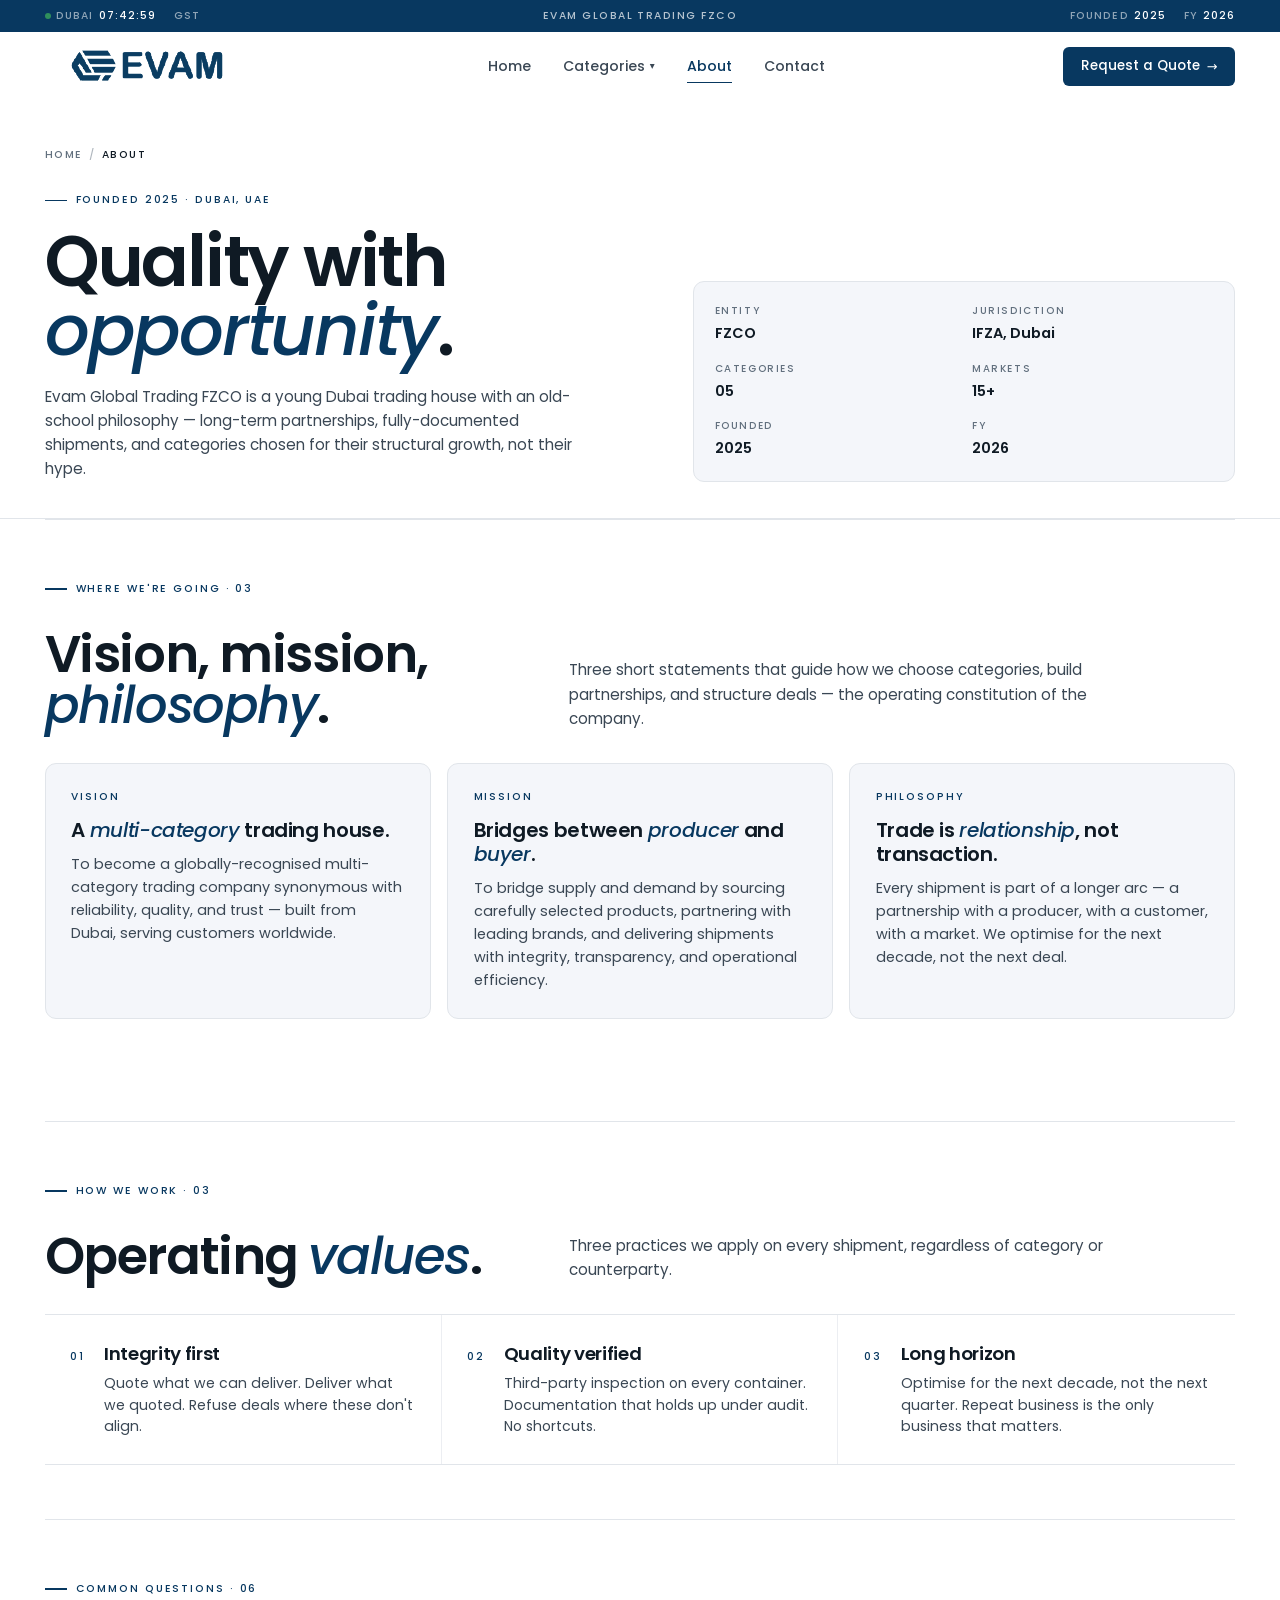
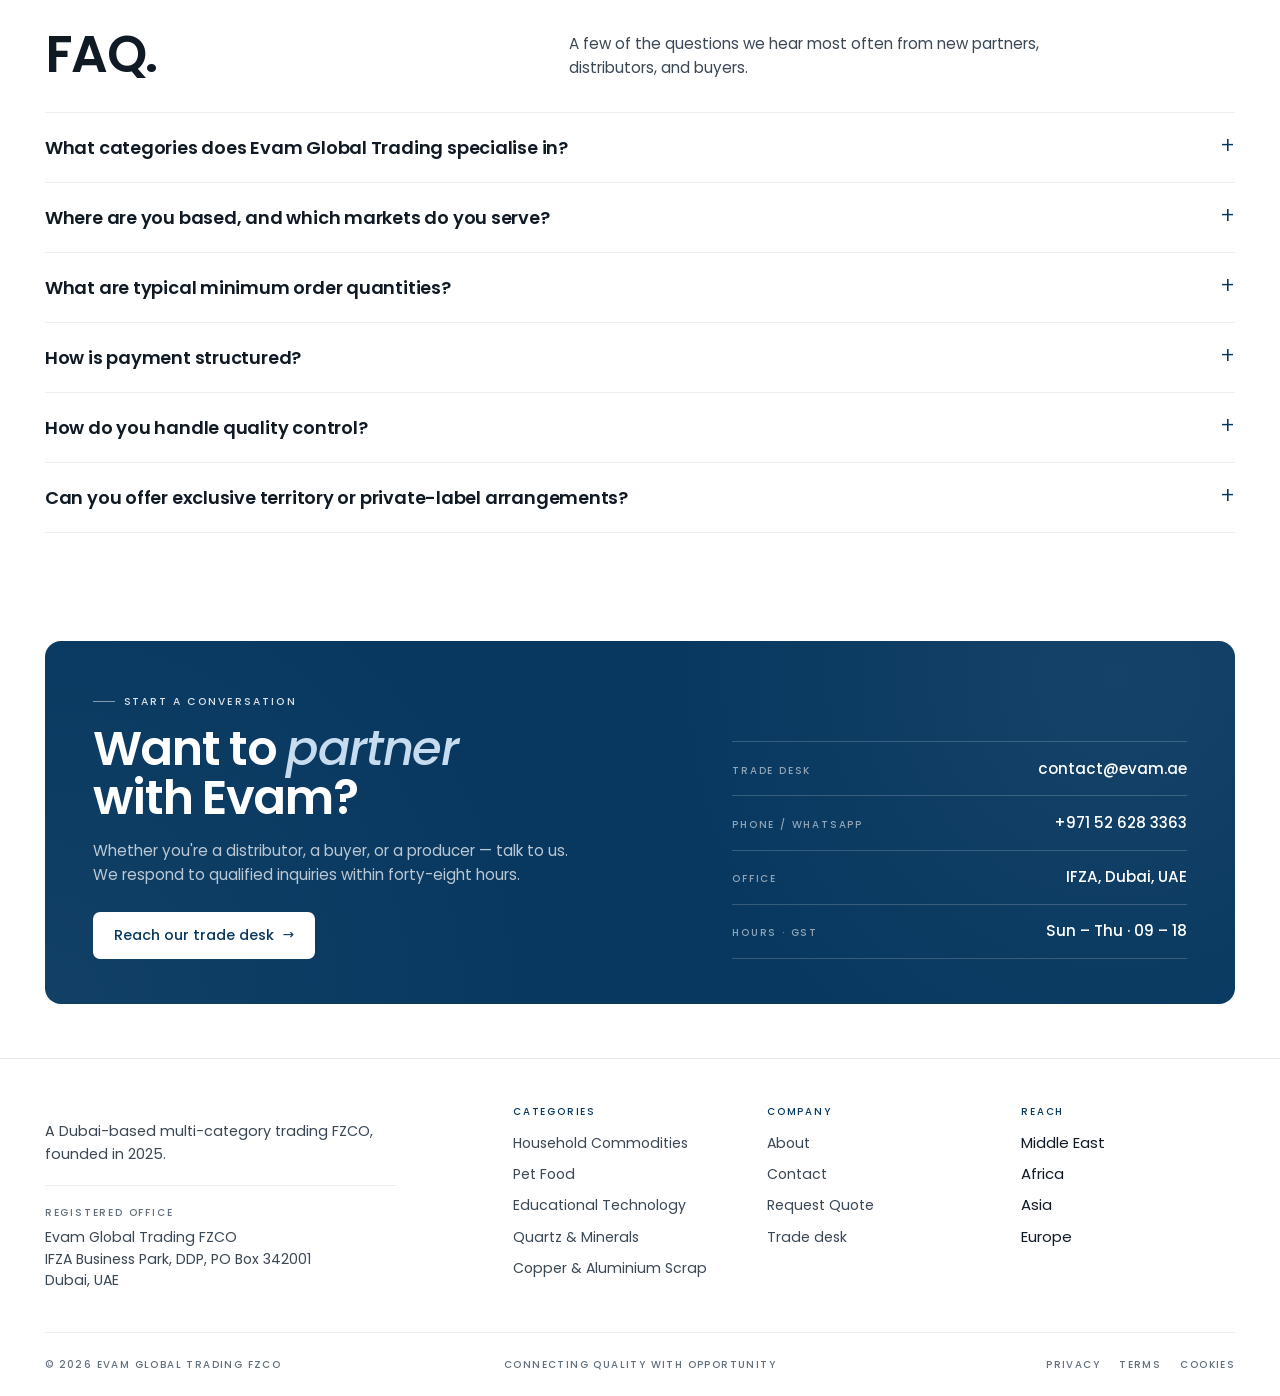
==== commit 61f207e2: "Commented Text EVAM & Logo in Footer" ====
--- a/about.html
+++ b/about.html
@@ -253,13 +253,13 @@
 
   </div>
 
-  <div class="foot__bigmark" aria-hidden="true" style="font-family:'Arial Rounded MT Bold','Arial Rounded MT',sans-serif;">EV<span>A</span>M.</div>
+  <!-- <div class="foot__bigmark" aria-hidden="true" style="font-family:'Arial Rounded MT Bold','Arial Rounded MT',sans-serif;">EV<span>A</span>M.</div> -->
 
   <footer class="foot">
     <div class="container">
       <div class="foot__top">
         <div class="foot__brand">
-          <a href="index.html" class="logo"><img src="images/evam_logo.png" alt="Evam Global Trading" class="h-8 sm:h-10 object-contain" /></a>
+          <!-- <a href="index.html" class="logo"><img src="images/evam_logo.png" alt="Evam Global Trading" class="h-8 sm:h-10 object-contain" /></a> -->
           <p>A Dubai-based multi-category trading FZCO, founded in 2025.</p>
           <div class="foot__addr">
             <div class="foot__addr-label">Registered office</div>
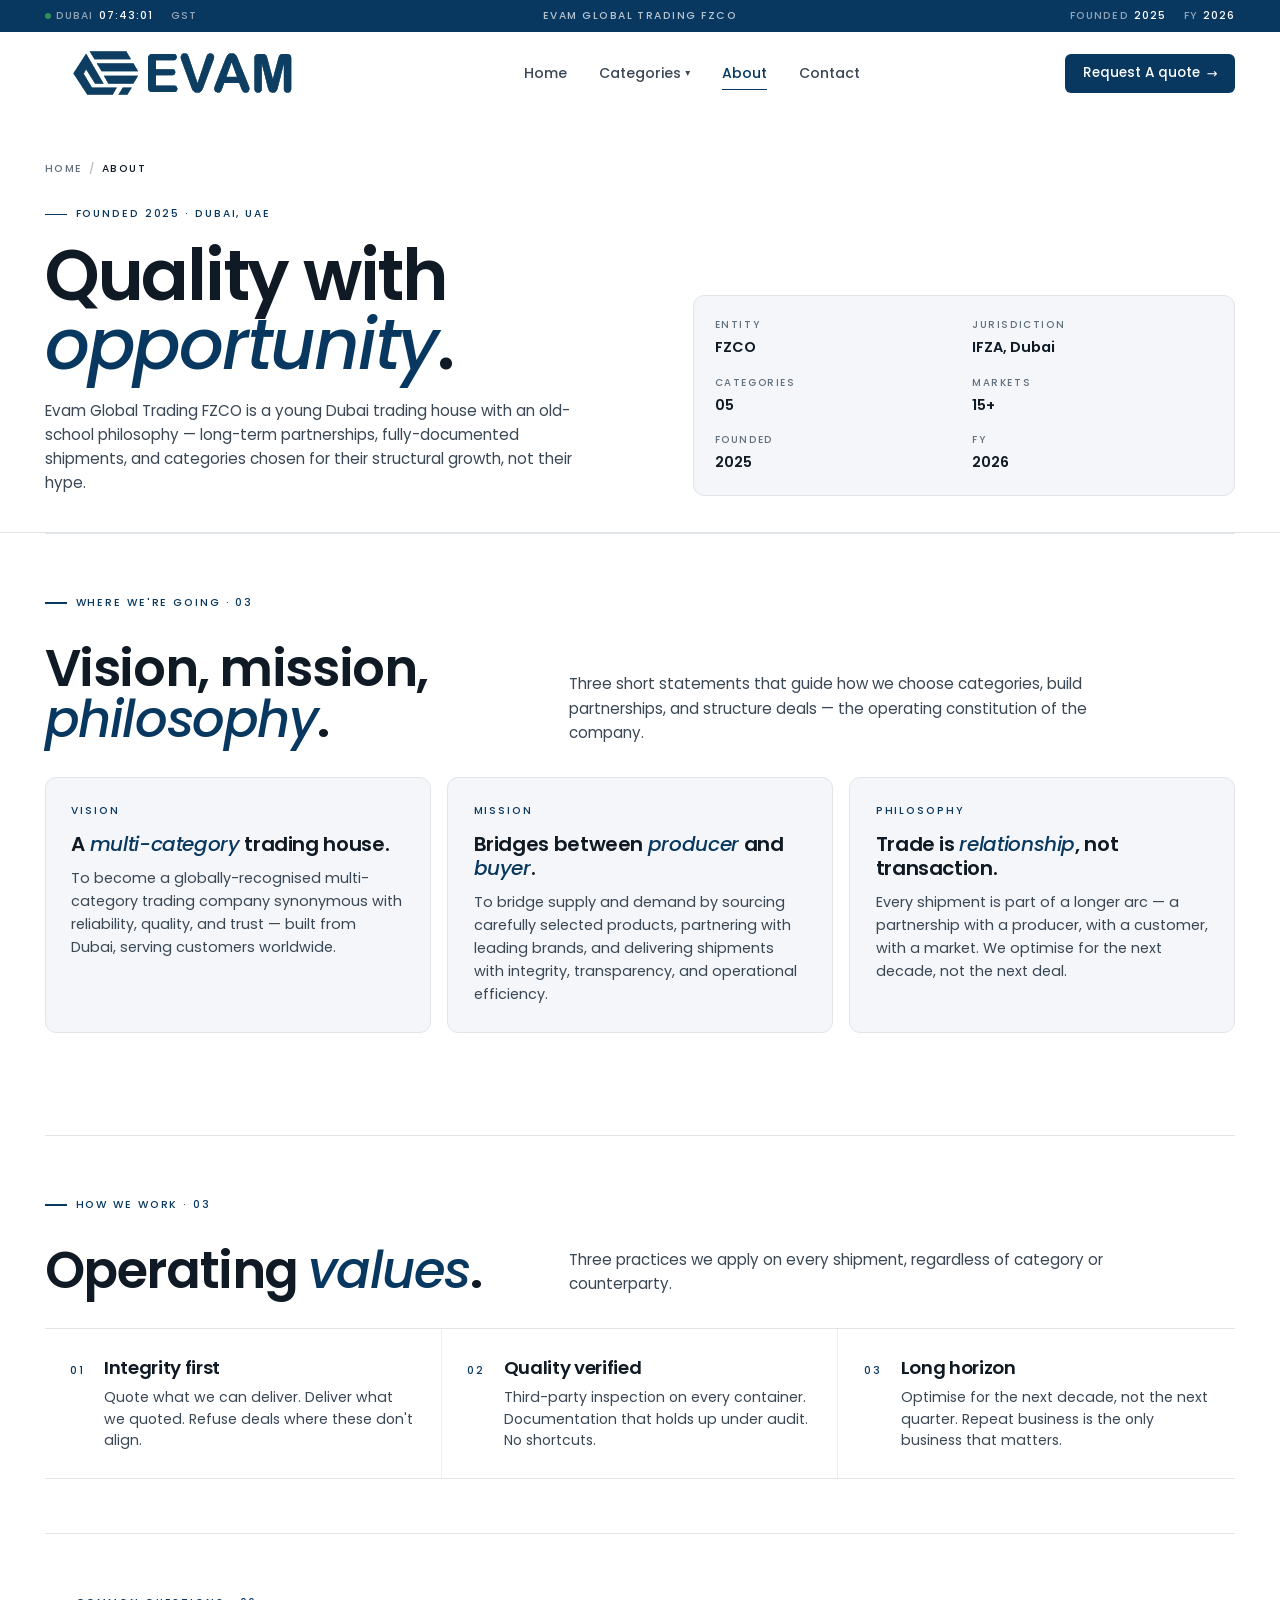
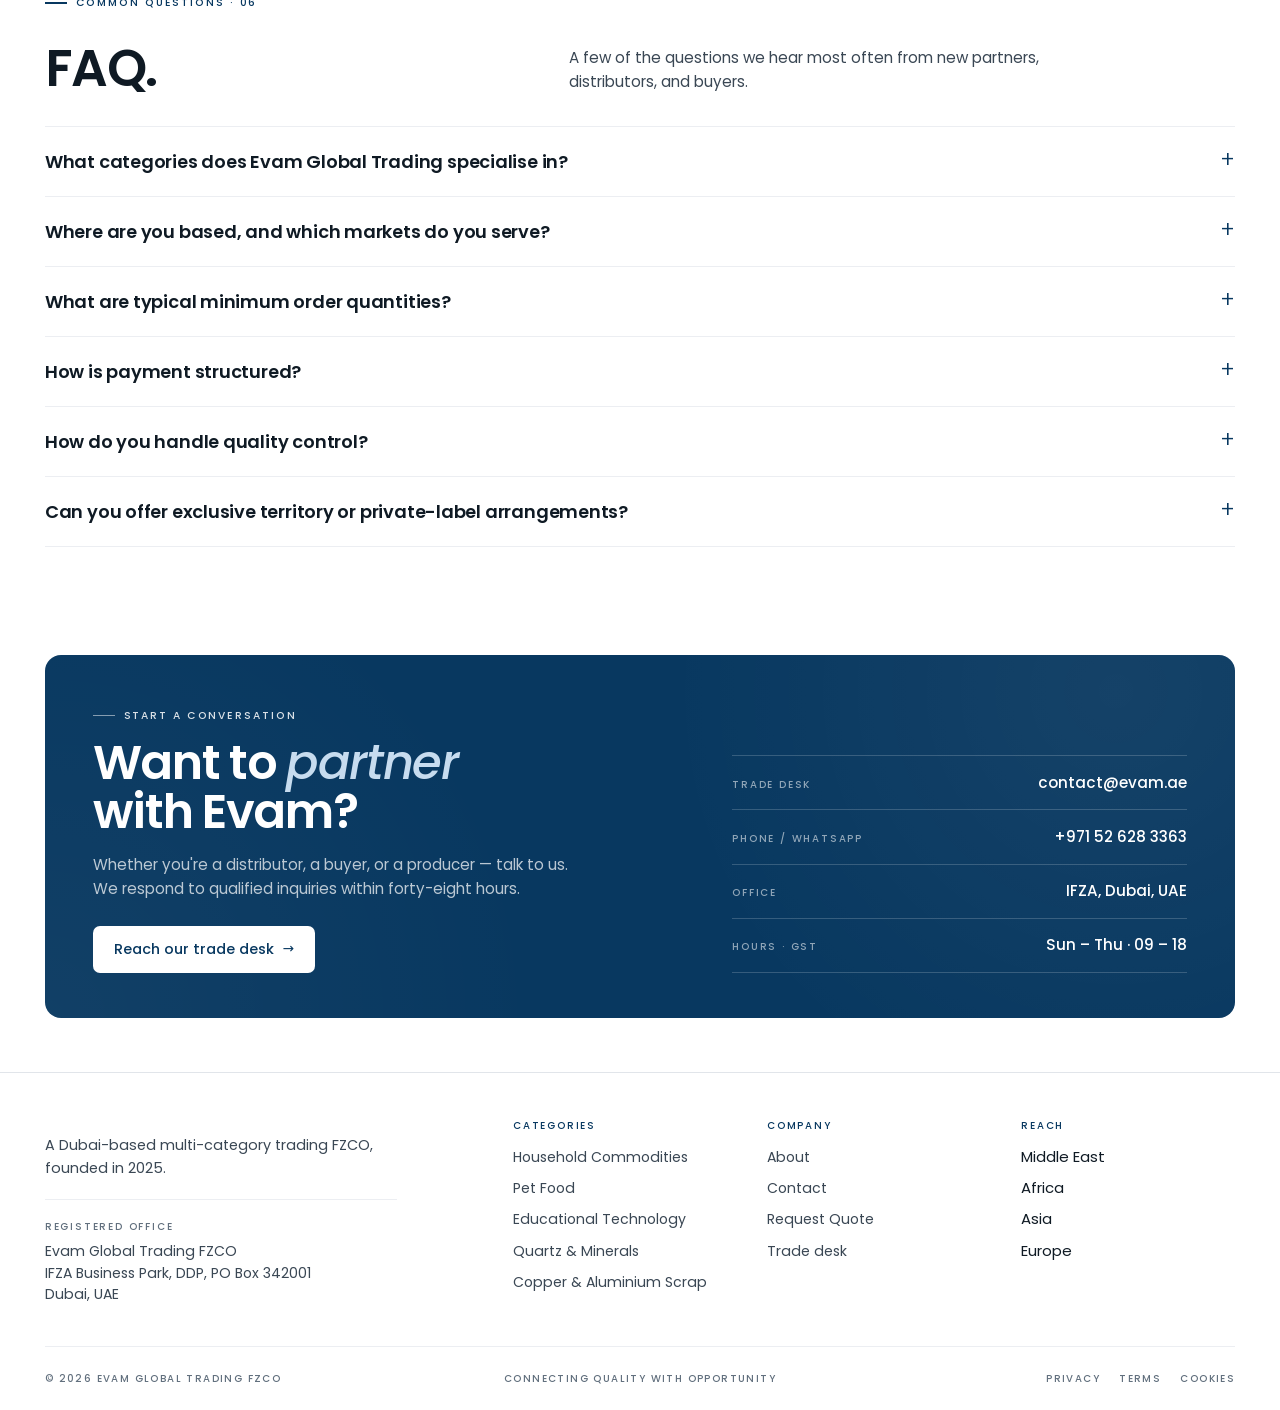
==== commit ef8b6c24: "Change a to A in Request a Quote" ====
--- a/about.html
+++ b/about.html
@@ -43,7 +43,7 @@
       <li><a href="about.html" class="is-active">About</a></li>
       <li><a href="contact.html">Contact</a></li>
     </ul>
-    <a href="contact.html#quote" class="nav__cta">Request a Quote <span class="arrow">→</span></a>
+    <a href="contact.html#quote" class="nav__cta">Request A quote <span class="arrow">→</span></a>
     <button class="nav__menu-btn" aria-label="Menu"><span></span></button>
   </div>
 </nav>
@@ -58,7 +58,7 @@
   <a href="vidyardi.html">Educational Technology</a>
   <a href="benita-quartz.html">Quartz &amp; Minerals</a>
   <a href="evam-metals.html">Copper &amp; Aluminium Scrap</a>
-  <a href="contact.html#quote" class="nav__cta">Request a Quote <span class="arrow">→</span></a>
+  <a href="contact.html#quote" class="nav__cta">Request A quote <span class="arrow">→</span></a>
 </div>
 
 <main>
--- a/styles.css
+++ b/styles.css
@@ -721,15 +721,23 @@
   transition: border-color 0.3s ease;
 }
 .product-strip__item:hover { border-color: var(--brand); }
-.product-strip__item img {
-  max-width: 100%; max-height: 100%; object-fit: contain;
-}
 .product-strip__item .label {
   position: absolute;
-  bottom: 0.4rem; left: 0.4rem;
-  font-size: 9.5px; font-weight: 500;
-  letter-spacing: 0.1em; text-transform: uppercase;
-  color: var(--mute);
+  bottom: 8px;
+  left: 50%;
+  transform: translateX(-50%);
+  font-size: 9.5px;
+  font-weight: 500;
+  letter-spacing: 0.1em;
+  text-transform: uppercase;
+  color: var(--mute);
+  white-space: nowrap;
+}
+
+.product-strip__item img {
+  max-width: 100%;
+  max-height: calc(100% - 22px);
+  object-fit: contain;
 }
 
 /* ─── PRODUCT GRID (brand pages) ─────────────────────────────── */
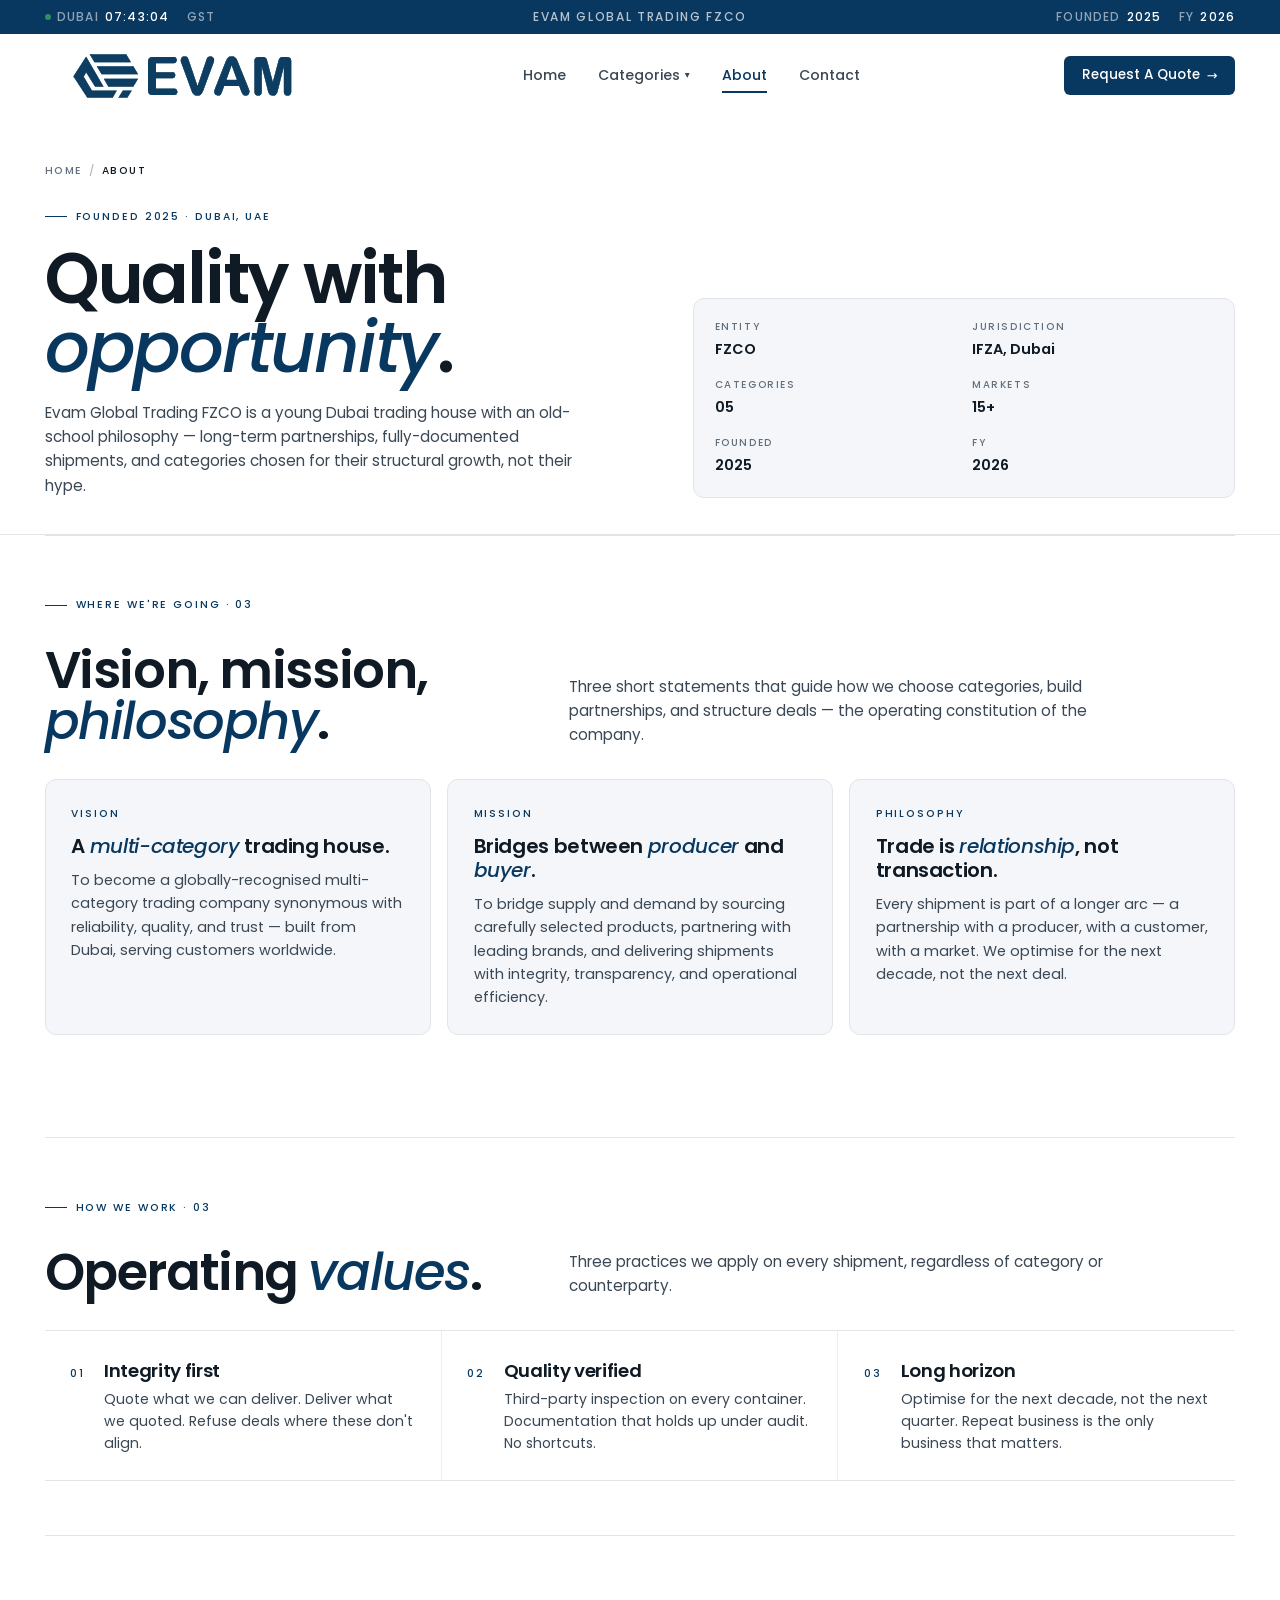
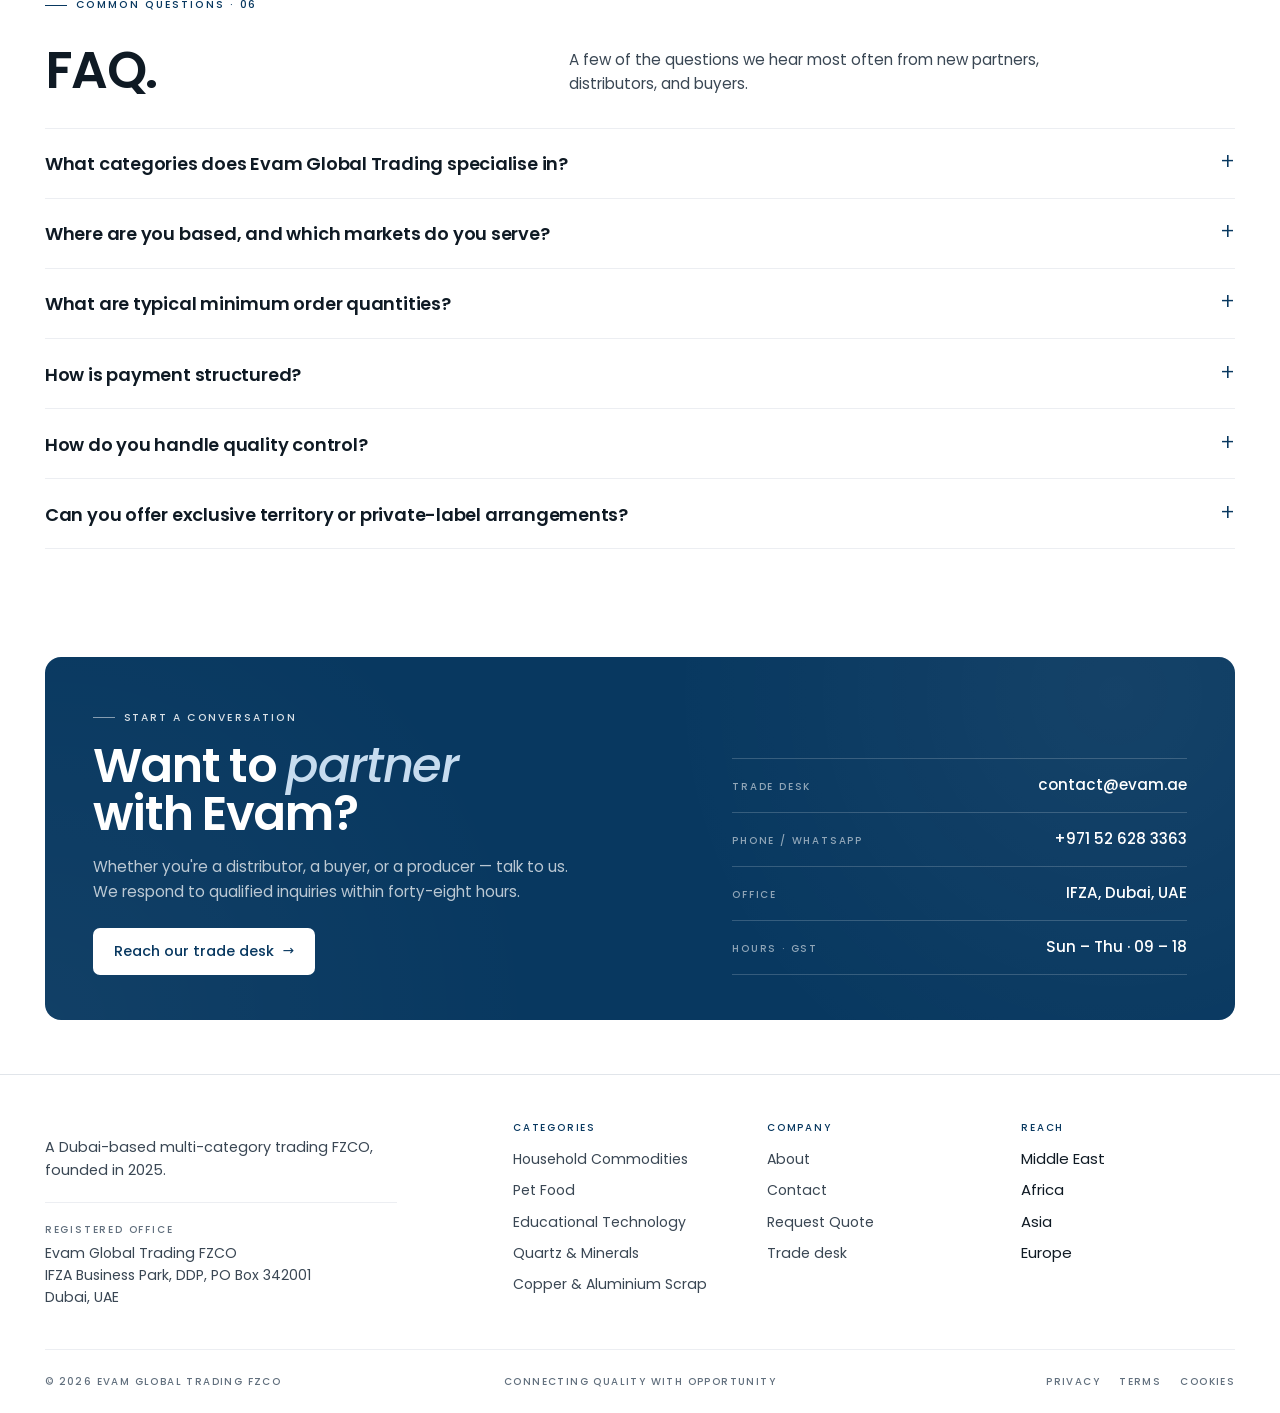
==== commit ccc856e3: "Fixed Mobile UI" ====
--- a/about.html
+++ b/about.html
@@ -43,7 +43,7 @@
       <li><a href="about.html" class="is-active">About</a></li>
       <li><a href="contact.html">Contact</a></li>
     </ul>
-    <a href="contact.html#quote" class="nav__cta">Request A quote <span class="arrow">→</span></a>
+    <a href="contact.html#quote" class="nav__cta">Request A Quote <span class="arrow">→</span></a>
     <button class="nav__menu-btn" aria-label="Menu"><span></span></button>
   </div>
 </nav>
@@ -58,7 +58,7 @@
   <a href="vidyardi.html">Educational Technology</a>
   <a href="benita-quartz.html">Quartz &amp; Minerals</a>
   <a href="evam-metals.html">Copper &amp; Aluminium Scrap</a>
-  <a href="contact.html#quote" class="nav__cta">Request A quote <span class="arrow">→</span></a>
+  <a href="contact.html#quote" class="nav__cta">Request A Quote <span class="arrow">→</span></a>
 </div>
 
 <main>
--- a/styles.css
+++ b/styles.css
@@ -63,7 +63,7 @@
   background: var(--brand);
   color: #fff;
   font-weight: 500;
-  font-size: 10.5px;
+  font-size: 12px;
   letter-spacing: 0.1em;
   text-transform: uppercase;
   padding: 0.5rem var(--gutter-x);
@@ -71,29 +71,101 @@
   grid-template-columns: 1fr auto 1fr;
   align-items: center;
   gap: 1.5rem;
-  position: relative; z-index: 60;
-}
-.ticker__left, .ticker__right { display: flex; align-items: center; gap: 1.1rem; flex-wrap: nowrap; overflow: hidden; }
-.ticker__right { justify-content: flex-end; }
-.ticker__center { text-align: center; color: rgba(255,255,255,0.7); letter-spacing: 0.14em; }
-.ticker__item { display: inline-flex; align-items: center; gap: 0.5em; white-space: nowrap; }
-.ticker__item .k { color: rgba(255,255,255,0.55); }
-.ticker__item .v { color: #fff; font-variant-numeric: tabular-nums; }
+  position: relative;
+  z-index: 60;
+}
+
+.ticker__left,
+.ticker__right {
+  display: flex;
+  align-items: center;
+  gap: 1.1rem;
+  flex-wrap: nowrap;
+}
+
+.ticker__right {
+  justify-content: flex-end;
+}
+
+.ticker__center {
+  text-align: center;
+  color: rgba(255,255,255,0.7);
+  letter-spacing: 0.14em;
+}
+
+.ticker__item {
+  display: inline-flex;
+  align-items: center;
+  gap: 0.5em;
+  white-space: nowrap;
+}
+
+.ticker__item .k {
+  color: rgba(255,255,255,0.55);
+}
+
+.ticker__item .v {
+  color: #fff;
+  font-variant-numeric: tabular-nums;
+}
+
 .live-dot {
-  width: 6px; height: 6px;
+  width: 6px;
+  height: 6px;
   background: var(--green-live);
   border-radius: 50%;
   box-shadow: 0 0 0 0 rgba(47, 143, 92, 0.7);
   animation: live-pulse 2s ease-out infinite;
 }
+
 @keyframes live-pulse {
-  0%   { box-shadow: 0 0 0 0 rgba(47, 143, 92, 0.6); }
-  70%  { box-shadow: 0 0 0 7px rgba(47, 143, 92, 0); }
-  100% { box-shadow: 0 0 0 0 rgba(47, 143, 92, 0); }
-}
-@media (max-width: 760px) {
-  .ticker { grid-template-columns: 1fr 1fr; }
-  .ticker__center { display: none; }
+  0% {
+    box-shadow: 0 0 0 0 rgba(47, 143, 92, 0.6);
+  }
+
+  70% {
+    box-shadow: 0 0 0 7px rgba(47, 143, 92, 0);
+  }
+
+  100% {
+    box-shadow: 0 0 0 0 rgba(47, 143, 92, 0);
+  }
+}
+
+/* MOBILE */
+@media screen and (max-width: 760px) {
+
+  .ticker {
+    display: flex;
+    flex-direction: column;
+    align-items: center;
+    gap: 0.6rem;
+    text-align: center;
+
+    padding: 0.5rem 0.8rem;
+    overflow: hidden;
+  }
+
+  .ticker__center {
+    display: block;
+    order: -1;
+  }
+
+  .ticker__left,
+  .ticker__right {
+    justify-content: center;
+    flex-wrap: wrap;
+    gap: 1.1rem;
+    width: 100%;
+  }
+
+  .ticker__right {
+    justify-content: center;
+  }
+
+  .ticker__item {
+    min-width: 0;
+  }
 }
 
 /* ─── NAVIGATION ─────────────────────────────────────────────── */
@@ -500,6 +572,26 @@
   border-radius: 11px;
   border: var(--rule);
 }
+
+/* MOBILE */
+@media (max-width: 760px) {
+
+  .page-hero__meta {
+    grid-template-columns: repeat(2, minmax(0, 1fr)) !important;
+    gap: 0.8rem;
+    padding: 1rem;
+  }
+
+  .page-hero__meta-item {
+    min-width: 0;
+  }
+
+  .page-hero__meta-item .v {
+    word-break: break-word;
+    line-height: 1.4;
+  }
+}
+
 .page-hero__meta-item .k {
   font-weight: 500; font-size: 10px;
   letter-spacing: 0.16em; text-transform: uppercase;
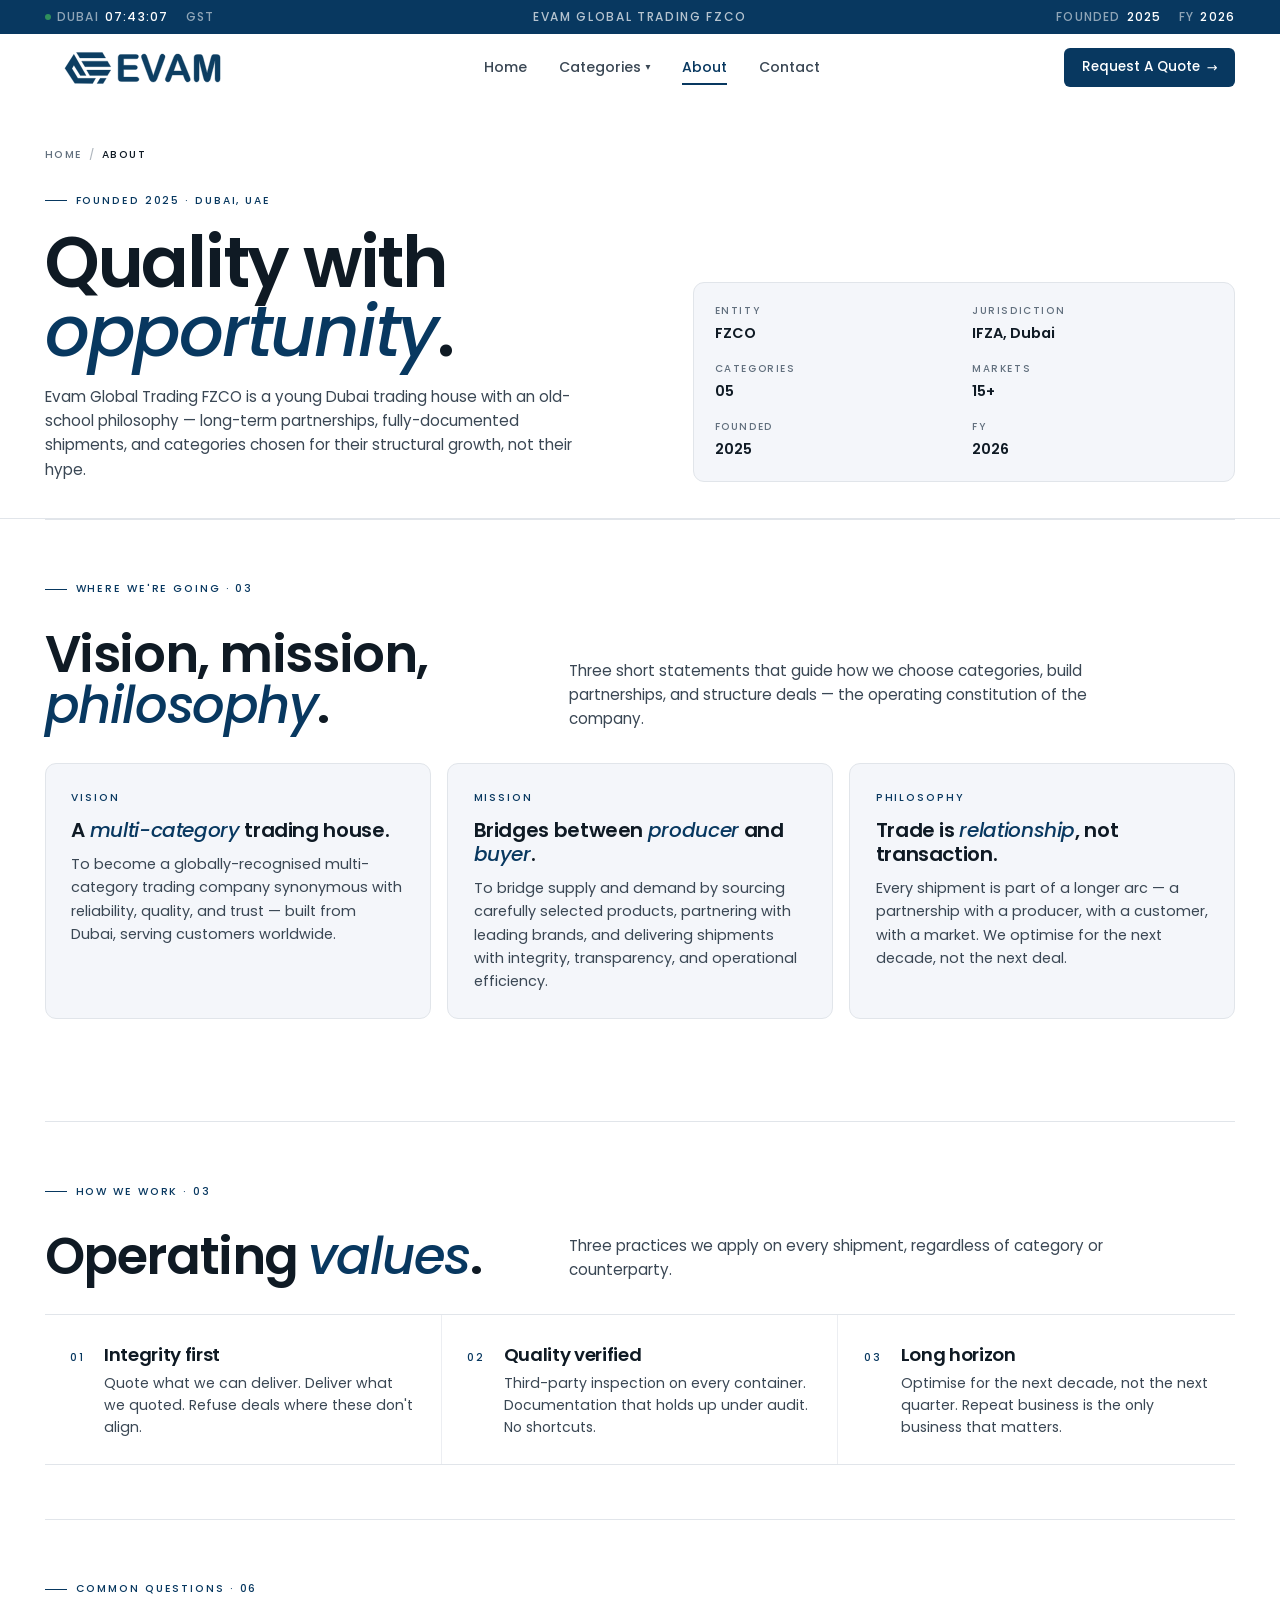
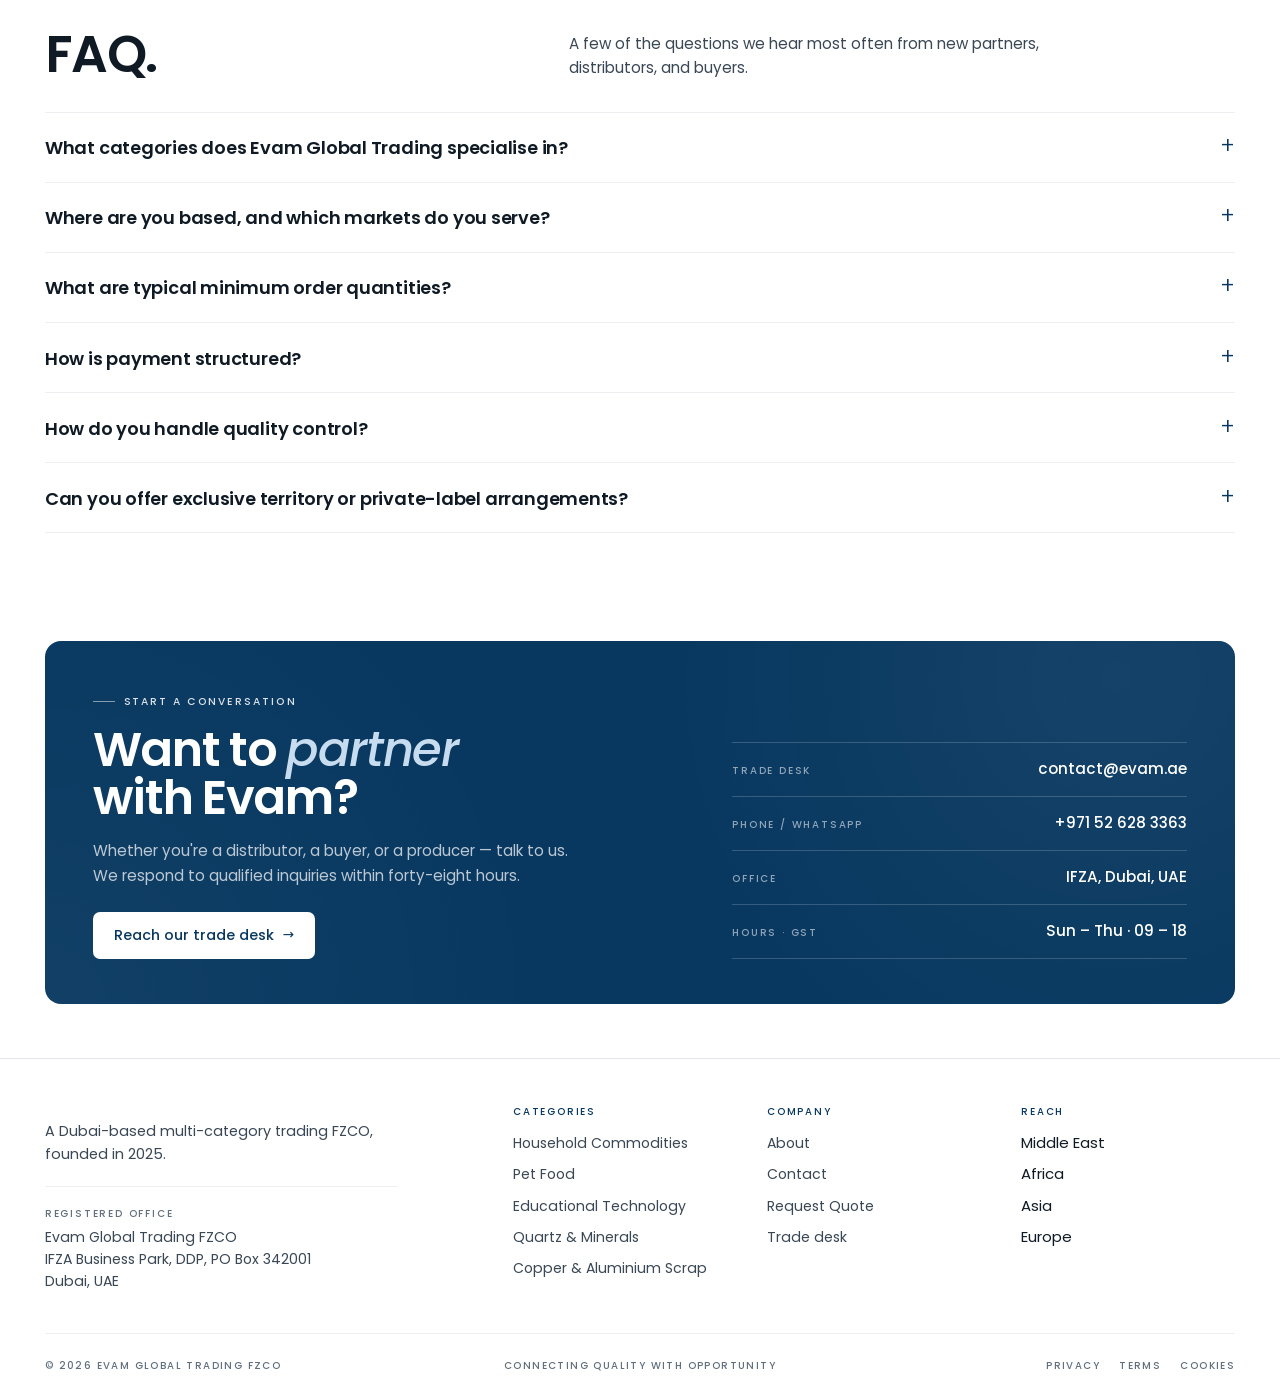
==== commit e67503ba: "Updated Logo Image with SVG" ====
--- a/about.html
+++ b/about.html
@@ -25,7 +25,7 @@
 
 <nav class="nav" id="nav">
   <div class="nav__inner">
-    <a href="index.html" class="logo"><img src="images/evam_logo.png" alt="Evam Global Trading" class="h-8 sm:h-10 object-contain" /></a>
+    <a href="index.html" class="logo"><img src="images/evam_logo.svg" alt="Evam Global Trading" class="h-8 sm:h-10 object-contain" /></a>
     <ul class="nav__links">
       <li><a href="index.html">Home</a></li>
       <li class="has-dropdown">
@@ -259,7 +259,7 @@
     <div class="container">
       <div class="foot__top">
         <div class="foot__brand">
-          <!-- <a href="index.html" class="logo"><img src="images/evam_logo.png" alt="Evam Global Trading" class="h-8 sm:h-10 object-contain" /></a> -->
+          <!-- <a href="index.html" class="logo"><img src="images/evam_logo.svg" alt="Evam Global Trading" class="h-8 sm:h-10 object-contain" /></a> -->
           <p>A Dubai-based multi-category trading FZCO, founded in 2025.</p>
           <div class="foot__addr">
             <div class="foot__addr-label">Registered office</div>
--- a/styles.css
+++ b/styles.css
@@ -810,6 +810,7 @@
   padding: 1rem;
   display: grid; place-items: center;
   position: relative;
+   overflow: hidden;
   transition: border-color 0.3s ease;
 }
 .product-strip__item:hover { border-color: var(--brand); }
@@ -827,10 +828,16 @@
 }
 
 .product-strip__item img {
-  max-width: 100%;
-  max-height: calc(100% - 22px);
+  width: auto;
+  height: 125px;
   object-fit: contain;
-}
+  background: transparent !important;
+  mix-blend-mode: multiply;
+  display: block;
+  margin: auto;
+  transform: translateY(-6px);
+}
+
 
 /* ─── PRODUCT GRID (brand pages) ─────────────────────────────── */
 .product-grid {
@@ -1485,3 +1492,7 @@
   .reveal, .reveal-stagger > * { opacity: 1 !important; transform: none !important; transition: none !important; }
   .map-dubai-ring, .live-dot, .product-strip__track { animation: none; }
 }
+.logo img{
+  height:40px;
+  width:auto;
+}
